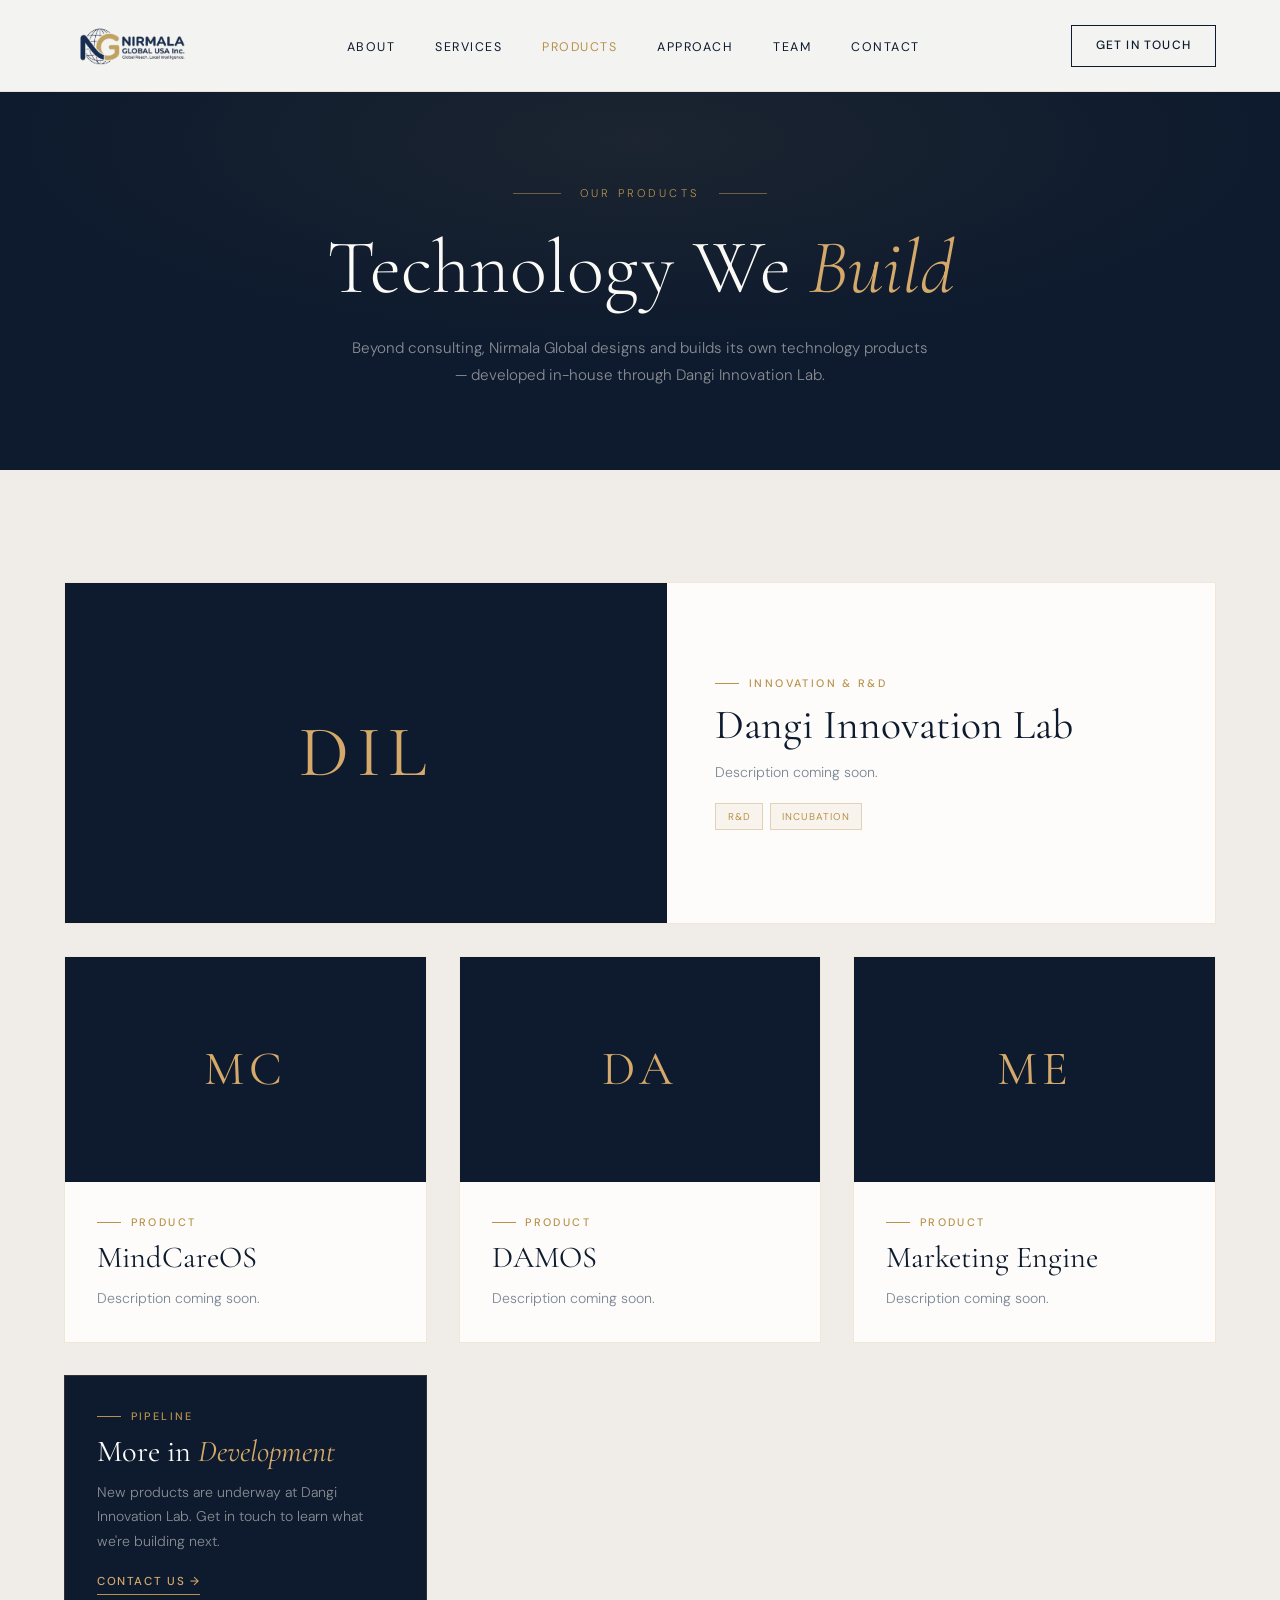
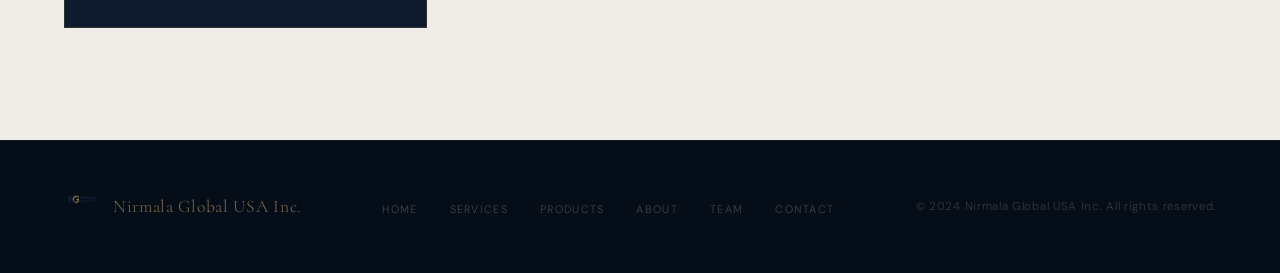
==== products.html @ 161fbc9d "Add Products page and team members section - New products.html listing Dangi Innovation Lab (feature" ====
<!DOCTYPE html>
<html lang="en">
<head>
<meta charset="UTF-8">
<meta name="viewport" content="width=device-width, initial-scale=1.0">
<title>Products — Nirmala Global USA Inc.</title>
<meta name="description" content="Technology products built in-house by Nirmala Global USA Inc. and Dangi Innovation Lab.">
<link rel="preconnect" href="https://fonts.googleapis.com">
<link href="https://fonts.googleapis.com/css2?family=Cormorant+Garamond:ital,wght@0,300;0,400;0,600;1,300&family=DM+Sans:wght@300;400;500&display=swap" rel="stylesheet">
<link rel="stylesheet" href="css/styles.css">
</head>
<body>

<!-- NAV -->
<nav>
  <a href="index.html" class="nav-logo">
    <img src="assets/nirmala-transparent.png" alt="Nirmala Global USA Inc.">
  </a>
  <ul class="nav-links">
    <li><a href="index.html#about">About</a></li>
    <li><a href="index.html#services">Services</a></li>
    <li><a href="products.html" class="active">Products</a></li>
    <li><a href="index.html#approach">Approach</a></li>
    <li><a href="index.html#leadership">Team</a></li>
    <li><a href="index.html#contact">Contact</a></li>
  </ul>
  <a href="index.html#contact" class="nav-cta">Get in Touch</a>
</nav>

<!-- PAGE HEADER -->
<section class="page-header">
  <div class="page-header-eyebrow"><span>Our Products</span></div>
  <h1>Technology We <em>Build</em></h1>
  <p class="page-header-desc">
    Beyond consulting, Nirmala Global designs and builds its own technology
    products — developed in-house through Dangi Innovation Lab.
  </p>
</section>

<!-- PRODUCTS -->
<section class="products" id="products">

  <!-- FEATURED: DANGI INNOVATION LAB -->
  <article class="product-featured">
    <div class="product-media">
      <span class="product-monogram">DIL</span>
      <!-- Add the image at this path and it will show automatically -->
      <img src="assets/products/dangi-innovation-lab.jpg" alt="Dangi Innovation Lab" onerror="this.remove()">
    </div>
    <div class="product-body">
      <div class="product-category">Innovation &amp; R&amp;D</div>
      <h2 class="product-name">Dangi Innovation Lab</h2>
      <!-- TODO: replace with the real description -->
      <p class="product-desc">Description coming soon.</p>
      <div class="service-tags">
        <span class="service-tag">R&amp;D</span>
        <span class="service-tag">Incubation</span>
      </div>
    </div>
  </article>

  <div class="products-grid">

    <!--
      PRODUCT CARD TEMPLATE — copy one <article> block to add a new product.
      - Image: put it in assets/products/ and set the <img> src. If the file
        is missing, the monogram (initials) is shown instead.
      - Status badge (optional): <span class="product-status">Live</span>
        or <span class="product-status product-status-dev">In Development</span>
      - Link (optional): <a href="https://..." class="product-link" target="_blank" rel="noopener">Visit Product →</a>
    -->

    <article class="product-card">
      <div class="product-media">
        <span class="product-monogram">MC</span>
        <img src="assets/products/mindcareos.jpg" alt="MindCareOS" onerror="this.remove()">
      </div>
      <div class="product-body">
        <div class="product-category">Product</div>
        <h3 class="product-name">MindCareOS</h3>
        <!-- TODO: replace with the real description -->
        <p class="product-desc">Description coming soon.</p>
      </div>
    </article>

    <article class="product-card">
      <div class="product-media">
        <span class="product-monogram">DA</span>
        <img src="assets/products/damos.jpg" alt="DAMOS" onerror="this.remove()">
      </div>
      <div class="product-body">
        <div class="product-category">Product</div>
        <h3 class="product-name">DAMOS</h3>
        <!-- TODO: replace with the real description -->
        <p class="product-desc">Description coming soon.</p>
      </div>
    </article>

    <article class="product-card">
      <div class="product-media">
        <span class="product-monogram">ME</span>
        <img src="assets/products/marketing-engine.jpg" alt="Marketing Engine" onerror="this.remove()">
      </div>
      <div class="product-body">
        <div class="product-category">Product</div>
        <h3 class="product-name">Marketing Engine</h3>
        <!-- TODO: replace with the real description -->
        <p class="product-desc">Description coming soon.</p>
      </div>
    </article>

    <article class="product-card product-card-more">
      <div class="product-body">
        <div class="product-category">Pipeline</div>
        <h3 class="product-name">More in <em>Development</em></h3>
        <p class="product-desc">New products are underway at Dangi Innovation Lab. Get in touch to learn what we're building next.</p>
        <a href="index.html#contact" class="product-link">Contact Us →</a>
      </div>
    </article>

  </div>
</section>

<!-- FOOTER -->
<footer>
  <div style="display:flex;align-items:center;gap:0.8rem;">
    <div style="width:36px;height:36px;overflow:hidden;flex-shrink:0;opacity:0.75;">
      <img src="assets/nirmala-transparent.png" alt="Nirmala Global USA Inc." style="width:100%;height:auto;display:block;object-fit:contain;object-position:top;">
    </div>
    <div class="footer-brand">Nirmala Global USA Inc.</div>
  </div>
  <ul class="footer-links">
    <li><a href="index.html#home">Home</a></li>
    <li><a href="index.html#services">Services</a></li>
    <li><a href="products.html">Products</a></li>
    <li><a href="index.html#about">About</a></li>
    <li><a href="index.html#leadership">Team</a></li>
    <li><a href="index.html#contact">Contact</a></li>
  </ul>
  <div class="footer-copy">© 2024 Nirmala Global USA Inc. All rights reserved.</div>
</footer>

</body>
</html>
---- css/styles.css ----
*, *::before, *::after { box-sizing: border-box; margin: 0; padding: 0; }

:root {
  --gold: #B8924A;
  --gold-light: #D4A96A;
  --gold-pale: #F5EDD8;
  --navy: #0E1B2E;
  --navy-mid: #1C2E46;
  --slate: #3A4A5C;
  --mist: #F0EDE8;
  --white: #FDFCFA;
  --text-body: #2C3440;
  --text-muted: #7A8694;
  --border: rgba(184,146,74,0.2);
}

html { scroll-behavior: smooth; }

body {
  font-family: 'DM Sans', sans-serif;
  background: var(--white);
  color: var(--text-body);
  line-height: 1.6;
  font-weight: 300;
}

/* ─── NAV ─── */
nav {
  position: fixed; top: 0; left: 0; right: 0; z-index: 100;
  display: flex; align-items: center; justify-content: space-between;
  padding: 0.6rem 5vw;
  background: rgba(253,252,250,0.96);
  backdrop-filter: blur(12px);
  border-bottom: 1px solid rgba(184,146,74,0.18);
}

.nav-logo {
  display: flex; align-items: center; gap: 0;
  text-decoration: none;
}
.nav-logo img {
  height: 72px; width: auto; display: block;
}

.nav-links {
  display: flex; gap: 2.5rem; list-style: none;
}
.nav-links a {
  font-size: 0.78rem; letter-spacing: 0.12em; text-transform: uppercase;
  color: var(--navy); text-decoration: none;
  font-weight: 400;
  transition: color 0.2s;
}
.nav-links a:hover { color: var(--gold); }

.nav-cta {
  font-size: 0.75rem; letter-spacing: 0.1em; text-transform: uppercase;
  padding: 0.65rem 1.5rem;
  border: 1px solid var(--navy);
  color: var(--navy);
  background: transparent;
  cursor: pointer; text-decoration: none;
  font-weight: 500;
  transition: background 0.2s, color 0.2s, border-color 0.2s;
}
.nav-cta:hover { background: var(--navy); color: var(--gold-light); border-color: var(--navy); }

/* ─── HERO ─── */
.hero {
  min-height: 100vh;
  background: var(--navy);
  display: flex; flex-direction: column; align-items: center; justify-content: center;
  text-align: center;
  padding: 8rem 5vw 5rem;
  position: relative; overflow: hidden;
}

.hero::before {
  content: '';
  position: absolute; inset: 0;
  background: radial-gradient(ellipse 80% 60% at 50% 40%, rgba(184,146,74,0.08) 0%, transparent 70%);
  pointer-events: none;
}

.hero-eyebrow {
  font-size: 0.7rem; letter-spacing: 0.28em; text-transform: uppercase;
  color: var(--gold);
  margin-bottom: 1.8rem;
  display: flex; align-items: center; gap: 1rem;
}
.hero-eyebrow::before, .hero-eyebrow::after {
  content: ''; display: block; width: 2.5rem; height: 1px; background: var(--gold); opacity: 0.5;
}

.hero h1 {
  font-family: 'Cormorant Garamond', serif;
  font-size: clamp(3rem, 7vw, 6.5rem);
  font-weight: 300; line-height: 1.05;
  color: var(--white);
  letter-spacing: -0.01em;
  margin-bottom: 0.4rem;
}

.hero h1 em {
  font-style: italic; color: var(--gold-light);
}

.hero-tagline {
  font-family: 'Cormorant Garamond', serif;
  font-size: clamp(1.1rem, 2.5vw, 1.6rem);
  font-weight: 300; font-style: italic;
  color: rgba(240,237,232,0.5);
  margin-bottom: 2.8rem;
  letter-spacing: 0.02em;
}

.hero-desc {
  max-width: 560px;
  font-size: 0.95rem; line-height: 1.8;
  color: rgba(240,237,232,0.55);
  margin-bottom: 3.5rem;
}

.hero-btns {
  display: flex; gap: 1rem; flex-wrap: wrap; justify-content: center;
}

.btn-primary {
  padding: 0.9rem 2.5rem;
  background: var(--gold);
  color: var(--navy);
  font-size: 0.78rem; letter-spacing: 0.12em; text-transform: uppercase;
  font-weight: 500;
  text-decoration: none; border: none; cursor: pointer;
  transition: background 0.2s;
}
.btn-primary:hover { background: var(--gold-light); }

.btn-ghost {
  padding: 0.9rem 2.5rem;
  border: 1px solid rgba(240,237,232,0.25);
  color: rgba(240,237,232,0.7);
  font-size: 0.78rem; letter-spacing: 0.12em; text-transform: uppercase;
  text-decoration: none; cursor: pointer;
  transition: border-color 0.2s, color 0.2s;
  background: transparent;
}
.btn-ghost:hover { border-color: var(--gold); color: var(--gold-light); }

.hero-stats {
  position: absolute; bottom: 0; left: 0; right: 0;
  display: flex; justify-content: center;
  border-top: 1px solid rgba(184,146,74,0.12);
  background: rgba(10,20,35,0.5);
}
.hero-stat {
  flex: 1; max-width: 200px;
  padding: 1.5rem 1rem; text-align: center;
  border-right: 1px solid rgba(184,146,74,0.1);
}
.hero-stat:last-child { border-right: none; }
.hero-stat-num {
  font-family: 'Cormorant Garamond', serif;
  font-size: 2.2rem; font-weight: 600;
  color: var(--gold-light);
  line-height: 1;
}
.hero-stat-label {
  font-size: 0.65rem; letter-spacing: 0.15em; text-transform: uppercase;
  color: rgba(240,237,232,0.35);
  margin-top: 0.4rem;
}

/* ─── SECTION BASE ─── */
section { padding: 7rem 5vw; }

.section-label {
  font-size: 0.68rem; letter-spacing: 0.24em; text-transform: uppercase;
  color: var(--gold); margin-bottom: 1rem;
}

.section-title {
  font-family: 'Cormorant Garamond', serif;
  font-size: clamp(2rem, 4vw, 3.2rem);
  font-weight: 300; line-height: 1.15;
  color: var(--navy);
  margin-bottom: 1.5rem;
}

.section-title em { font-style: italic; color: var(--gold); }

.section-body {
  font-size: 0.95rem; color: var(--text-muted);
  line-height: 1.85; max-width: 560px;
}

/* ─── ABOUT ─── */
.about {
  background: var(--mist);
  display: grid; grid-template-columns: 1fr 1fr; gap: 5rem; align-items: center;
}

.about-visual {
  position: relative; height: 420px;
}

.about-card {
  position: absolute;
  background: var(--navy);
  padding: 2.5rem;
}
.about-card-main {
  inset: 0 3rem 3rem 0;
  display: flex; flex-direction: column; justify-content: flex-end;
}
.about-card-accent {
  right: 0; bottom: 0; width: 55%; height: 45%;
  background: var(--gold);
  display: flex; align-items: center; justify-content: center;
}
.about-card-title {
  font-family: 'Cormorant Garamond', serif;
  font-size: 2rem; font-weight: 300;
  color: var(--white); line-height: 1.2;
}
.about-card-sub {
  font-size: 0.7rem; letter-spacing: 0.14em; text-transform: uppercase;
  color: rgba(212,169,106,0.6); margin-top: 0.5rem;
}
.about-card-accent-text {
  font-family: 'Cormorant Garamond', serif;
  font-size: 1.1rem; font-style: italic;
  color: var(--navy); text-align: center; padding: 1rem;
  line-height: 1.4;
}

.about-content { }
.about-features {
  margin-top: 2.5rem;
  display: flex; flex-direction: column; gap: 1.2rem;
}
.about-feature {
  display: flex; gap: 1rem; align-items: flex-start;
}
.about-feature-icon {
  width: 36px; height: 36px; flex-shrink: 0;
  border: 1px solid var(--gold);
  display: flex; align-items: center; justify-content: center;
  font-family: 'Cormorant Garamond', serif;
  font-size: 1rem; color: var(--gold);
}
.about-feature-text {
  font-size: 0.88rem; color: var(--text-muted); line-height: 1.7;
}
.about-feature-text strong {
  font-weight: 500; color: var(--navy); display: block; margin-bottom: 0.15rem;
}

/* ─── SERVICES ─── */
.services { background: var(--navy); padding: 7rem 5vw; position: relative; overflow: hidden; }
.services::before {
  content: ''; position: absolute; inset: 0;
  background: radial-gradient(ellipse 60% 50% at 20% 0%, rgba(184,146,74,0.06) 0%, transparent 70%);
  pointer-events: none;
}
.services-header {
  display: flex; justify-content: space-between; align-items: flex-end;
  margin-bottom: 4rem; flex-wrap: wrap; gap: 2rem;
  position: relative; z-index: 2;
}
.services-header .section-title { color: var(--white); }
.services-header .section-body { color: rgba(240,237,232,0.55); }

.services-grid {
  display: grid;
  grid-template-columns: repeat(12, 1fr);
  gap: 14px;
  position: relative; z-index: 2;
}

/* Asymmetric magazine grid */
.service-card:nth-child(1) { grid-column: span 7; grid-row: span 2; min-height: 520px; }
.service-card:nth-child(2) { grid-column: span 5; }
.service-card:nth-child(3) { grid-column: span 5; }
.service-card:nth-child(4) { grid-column: span 4; }
.service-card:nth-child(5) { grid-column: span 4; }
.service-card:nth-child(6) { grid-column: span 4; }
.service-card:nth-child(7) { grid-column: span 12; min-height: 280px; }

.service-card {
  position: relative; overflow: hidden;
  min-height: 260px;
  cursor: default;
  display: flex; flex-direction: column; justify-content: flex-end;
  border: 1px solid rgba(184,146,74,0.12);
  transition: border-color 0.4s, transform 0.4s;
}
.service-card:hover {
  border-color: rgba(184,146,74,0.5);
  transform: translateY(-3px);
}

.service-card-bg {
  position: absolute; inset: 0;
  background-size: cover; background-position: center;
  transition: transform 0.8s ease, filter 0.4s;
  filter: brightness(0.55) saturate(0.9) contrast(1.05);
}
.service-card:hover .service-card-bg {
  transform: scale(1.08);
  filter: brightness(0.65) saturate(1.1) contrast(1.1);
}

.service-card-overlay {
  position: absolute; inset: 0;
  background: linear-gradient(175deg, rgba(10,18,30,0.2) 0%, rgba(10,18,30,0.55) 55%, rgba(10,18,30,0.95) 100%);
  transition: opacity 0.4s;
}

.service-card-accent-bar {
  position: absolute; bottom: 0; left: 0; right: 0;
  height: 3px;
  background: var(--gold);
  transform: scaleX(0); transform-origin: left;
  transition: transform 0.5s ease;
}
.service-card:hover .service-card-accent-bar { transform: scaleX(1); }

.service-card-body {
  position: relative; z-index: 2;
  padding: 1.75rem 1.75rem 1.75rem;
  display: flex; flex-direction: column; gap: 0.6rem;
}

/* Featured large card gets more padding and larger type */
.service-card:nth-child(1) .service-card-body {
  padding: 2.5rem;
  gap: 0.9rem;
}
.service-card:nth-child(1) .service-name {
  font-size: 2.6rem;
}
.service-card:nth-child(7) .service-card-body {
  padding: 2rem 2.5rem;
}
.service-card:nth-child(7) .service-name {
  font-size: 2.2rem;
}

.service-num {
  display: inline-flex; align-items: center; gap: 0.6rem;
  font-family: 'DM Sans', sans-serif;
  font-size: 0.68rem; font-weight: 500;
  letter-spacing: 0.22em; text-transform: uppercase;
  color: var(--gold);
}
.service-num::before {
  content: ''; display: inline-block;
  width: 24px; height: 1px; background: var(--gold);
}

.service-name {
  font-family: 'Cormorant Garamond', serif;
  font-size: 1.9rem; font-weight: 400; line-height: 1.1;
  color: var(--white);
  letter-spacing: -0.005em;
}

.service-desc {
  font-size: 0.85rem; color: rgba(240,237,232,0.72);
  line-height: 1.7; max-width: 480px;
  margin-top: 0.3rem;
}

.service-tags {
  display: flex; flex-wrap: wrap; gap: 0.4rem;
  margin-top: 0.6rem;
}
.service-tag {
  font-size: 0.62rem; letter-spacing: 0.12em; text-transform: uppercase;
  padding: 0.28rem 0.7rem;
  background: rgba(184,146,74,0.12);
  border: 1px solid rgba(184,146,74,0.35);
  color: var(--gold-light);
  font-weight: 400;
  transition: background 0.3s, border-color 0.3s;
}
.service-card:hover .service-tag {
  background: rgba(184,146,74,0.22);
  border-color: rgba(184,146,74,0.6);
}

/* corner label */
.service-card-corner {
  position: absolute; top: 1.25rem; right: 1.25rem; z-index: 2;
  width: 40px; height: 40px;
  background: rgba(10,18,30,0.7);
  backdrop-filter: blur(4px);
  border: 1px solid rgba(184,146,74,0.4);
  display: flex; align-items: center; justify-content: center;
  font-size: 1rem; color: var(--gold-light);
  transition: border-color 0.3s, color 0.3s, background 0.3s, transform 0.3s;
}
.service-card:hover .service-card-corner {
  border-color: var(--gold);
  background: rgba(184,146,74,0.25);
  transform: rotate(-8deg) scale(1.08);
}

/* "Featured" ribbon for large card */
.service-card-ribbon {
  position: absolute; top: 1.5rem; left: 1.5rem; z-index: 2;
  padding: 0.35rem 0.9rem;
  background: var(--gold);
  color: var(--navy);
  font-size: 0.62rem; font-weight: 500;
  letter-spacing: 0.18em; text-transform: uppercase;
}

/* ─── DIVIDER ─── */
.quote-band {
  background: var(--navy);
  padding: 5rem 5vw;
  text-align: center;
  position: relative; overflow: hidden;
}
.quote-band::before {
  content: '\201C';
  font-family: 'Cormorant Garamond', serif;
  font-size: 18rem; font-weight: 600;
  color: rgba(184,146,74,0.05);
  position: absolute; top: -3rem; left: 2rem; line-height: 1;
  pointer-events: none;
}
.quote-text {
  font-family: 'Cormorant Garamond', serif;
  font-size: clamp(1.5rem, 3vw, 2.5rem);
  font-weight: 300; font-style: italic;
  color: rgba(240,237,232,0.85);
  max-width: 800px; margin: 0 auto 1.5rem;
  line-height: 1.4;
}
.quote-attr {
  font-size: 0.72rem; letter-spacing: 0.18em; text-transform: uppercase;
  color: var(--gold);
}

/* ─── APPROACH ─── */
.approach {
  background: var(--mist);
  display: grid; grid-template-columns: 1fr 1.5fr; gap: 6rem; align-items: start;
}
.approach-steps {
  margin-top: 3rem;
  display: flex; flex-direction: column; gap: 0;
}
.approach-step {
  display: flex; gap: 1.5rem;
  padding: 1.8rem 0;
  border-bottom: 1px solid var(--border);
}
.approach-step:first-child { padding-top: 0; }
.step-num {
  font-family: 'Cormorant Garamond', serif;
  font-size: 2.5rem; font-weight: 300;
  color: rgba(184,146,74,0.3); line-height: 1; flex-shrink: 0; width: 2.5rem;
}
.step-content h4 {
  font-family: 'Cormorant Garamond', serif;
  font-size: 1.3rem; font-weight: 400;
  color: var(--navy); margin-bottom: 0.5rem;
}
.step-content p {
  font-size: 0.85rem; color: var(--text-muted); line-height: 1.75;
}

.approach-right { padding-top: 2rem; }
.approach-highlight {
  background: var(--navy);
  padding: 3rem;
  margin-bottom: 2rem;
}
.approach-highlight p {
  font-family: 'Cormorant Garamond', serif;
  font-size: 1.4rem; font-weight: 300; font-style: italic;
  color: rgba(240,237,232,0.8); line-height: 1.6;
}
.approach-highlight span {
  display: block; margin-top: 1rem;
  font-size: 0.68rem; letter-spacing: 0.18em; text-transform: uppercase;
  color: var(--gold); font-style: normal; font-family: 'DM Sans', sans-serif;
}

.approach-pillars {
  display: grid; grid-template-columns: 1fr 1fr; gap: 1px;
  background: var(--border);
}
.approach-pillar {
  background: var(--white);
  padding: 1.5rem;
}
.pillar-label {
  font-size: 0.65rem; letter-spacing: 0.14em; text-transform: uppercase;
  color: var(--gold); margin-bottom: 0.5rem;
}
.pillar-value {
  font-family: 'Cormorant Garamond', serif;
  font-size: 1.2rem; font-weight: 400;
  color: var(--navy);
}

/* ─── CONTACT ─── */
.contact {
  background: var(--navy);
  display: grid; grid-template-columns: 1fr 1fr; gap: 6rem; align-items: center;
}
.contact .section-title { color: var(--white); }
.contact .section-body { color: rgba(240,237,232,0.5); }

.contact-form {
  display: flex; flex-direction: column; gap: 1.2rem;
}
.form-row { display: grid; grid-template-columns: 1fr 1fr; gap: 1rem; }
.form-group {
  display: flex; flex-direction: column; gap: 0.5rem;
}
.form-group label {
  font-size: 0.68rem; letter-spacing: 0.14em; text-transform: uppercase;
  color: rgba(240,237,232,0.4);
}
.form-group input,
.form-group select,
.form-group textarea {
  background: rgba(240,237,232,0.06);
  border: 1px solid rgba(184,146,74,0.2);
  color: rgba(240,237,232,0.85);
  padding: 0.85rem 1rem;
  font-family: 'DM Sans', sans-serif;
  font-size: 0.88rem; font-weight: 300;
  outline: none;
  transition: border-color 0.2s;
  width: 100%;
  appearance: none;
}
.form-group input:focus,
.form-group select:focus,
.form-group textarea:focus {
  border-color: var(--gold);
}
.form-group input::placeholder,
.form-group textarea::placeholder { color: rgba(240,237,232,0.2); }
.form-group textarea { resize: vertical; min-height: 110px; }
.form-group select option { background: var(--navy); color: var(--white); }

/* ─── FOOTER ─── */
footer {
  background: #050D18;
  padding: 3rem 5vw;
  display: flex; justify-content: space-between; align-items: center;
  flex-wrap: wrap; gap: 1.5rem;
  border-top: 1px solid rgba(184,146,74,0.1);
}
.footer-brand {
  font-family: 'Cormorant Garamond', serif;
  font-size: 1.1rem; color: rgba(212,169,106,0.6);
  letter-spacing: 0.04em;
}
.footer-copy {
  font-size: 0.72rem; color: rgba(240,237,232,0.2);
  letter-spacing: 0.06em;
}
.footer-links {
  display: flex; flex-wrap: wrap; gap: 1rem 2rem; list-style: none;
}
.footer-links a {
  font-size: 0.68rem; letter-spacing: 0.12em; text-transform: uppercase;
  color: rgba(240,237,232,0.25); text-decoration: none;
  transition: color 0.2s;
}
.footer-links a:hover { color: var(--gold-light); }

/* ─── HERO IMAGE ─── */
.hero-bg-img {
  position: absolute; inset: 0;
  background: url('https://images.unsplash.com/photo-1497366216548-37526070297c?w=1800&auto=format&fit=crop&q=60') center/cover no-repeat;
  opacity: 0.07;
  pointer-events: none;
}

/* ─── IMAGE MOSAIC (about section) ─── */
.about-img-mosaic {
  position: relative; height: 460px;
}
.mosaic-img {
  position: absolute;
  object-fit: cover;
  display: block;
}
.mosaic-img-1 { top: 0; left: 0; width: 62%; height: 65%; }
.mosaic-img-2 { top: 0; right: 0; width: 34%; height: 42%; }
.mosaic-img-3 { bottom: 0; left: 0; width: 34%; height: 32%; }
.mosaic-img-4 { bottom: 0; right: 0; width: 62%; height: 52%; }
.mosaic-label {
  position: absolute; bottom: 1rem; left: 1rem;
  background: var(--navy);
  padding: 0.8rem 1.2rem;
  font-family: 'Cormorant Garamond', serif;
  font-size: 1rem; font-style: italic; color: var(--gold-light);
  pointer-events: none;
}

/* ─── GALLERY STRIP ─── */
.gallery-strip {
  background: var(--navy);
  padding: 0;
  overflow: hidden;
}
.gallery-strip-inner {
  display: grid;
  grid-template-columns: repeat(5, 1fr);
  gap: 0;
}
.gallery-strip-item {
  position: relative; overflow: hidden; height: 260px;
}
.gallery-strip-item img {
  width: 100%; height: 100%; object-fit: cover;
  transition: transform 0.5s, opacity 0.3s;
  opacity: 0.7;
  display: block;
}
.gallery-strip-item:hover img { transform: scale(1.06); opacity: 1; }
.gallery-strip-item-label {
  position: absolute; bottom: 0; left: 0; right: 0;
  padding: 2rem 1rem 1rem;
  background: linear-gradient(transparent, rgba(10,18,30,0.85));
  font-size: 0.68rem; letter-spacing: 0.14em; text-transform: uppercase;
  color: rgba(212,169,106,0.85);
  transform: translateY(100%);
  transition: transform 0.3s;
}
.gallery-strip-item:hover .gallery-strip-item-label { transform: translateY(0); }

/* ─── LEADERSHIP ─── */
.leadership {
  background: var(--white);
  position: relative;
  overflow: hidden;
}
.leadership::before {
  content: '';
  position: absolute; top: 0; left: 5vw; right: 5vw;
  height: 1px;
  background: linear-gradient(90deg, transparent, rgba(184,146,74,0.3), transparent);
}
.leadership::after {
  content: '\201C';
  font-family: 'Cormorant Garamond', serif;
  font-size: 22rem; font-weight: 600;
  color: rgba(184,146,74,0.05);
  position: absolute; top: -1rem; right: 3vw;
  line-height: 1; pointer-events: none;
}

.leadership-header {
  text-align: center;
  margin-bottom: 5rem;
  position: relative; z-index: 1;
}
.leadership-eyebrow {
  display: inline-flex; align-items: center; gap: 1.2rem;
  font-size: 0.7rem; letter-spacing: 0.28em; text-transform: uppercase;
  color: var(--gold);
  margin-bottom: 1.5rem;
}
.leadership-eyebrow::before,
.leadership-eyebrow::after {
  content: '';
  display: block; width: 3rem; height: 1px;
  background: var(--gold);
  opacity: 0.55;
}
.leadership-title {
  font-size: clamp(2.4rem, 5vw, 4rem);
  margin-bottom: 1.8rem;
}
.leadership-ornament {
  display: flex; align-items: center; justify-content: center; gap: 0.9rem;
  margin: 0 auto;
}
.leadership-ornament-line {
  display: block; width: 60px; height: 1px;
  background: var(--gold); opacity: 0.6;
}
.leadership-ornament-diamond {
  display: block; width: 8px; height: 8px;
  background: var(--gold);
  transform: rotate(45deg);
}

.team-grid {
  display: grid;
  grid-template-columns: repeat(2, 1fr);
  gap: 3rem;
  max-width: 1100px;
  margin: 0 auto;
  position: relative; z-index: 1;
}

.team-card {
  position: relative;
  display: flex; flex-direction: column;
  align-items: center; text-align: center;
  gap: 1.8rem;
  padding: 3.5rem 2rem 3rem;
  background: var(--mist);
  transition: transform 0.4s, box-shadow 0.4s;
}
.team-card::before,
.team-card::after {
  content: '';
  position: absolute;
  width: 18px; height: 18px;
  border: 1px solid var(--gold);
  opacity: 0.7;
  transition: opacity 0.4s, width 0.4s, height 0.4s;
}
.team-card::before {
  top: 0; left: 0;
  border-right: none; border-bottom: none;
}
.team-card::after {
  bottom: 0; right: 0;
  border-left: none; border-top: none;
}
.team-card:hover {
  transform: translateY(-6px);
  box-shadow: 0 30px 60px -32px rgba(14,27,46,0.28);
}
.team-card:hover::before,
.team-card:hover::after {
  opacity: 1;
  width: 26px; height: 26px;
}

.team-card-avatar {
  position: relative;
  width: 240px; height: 240px;
  border-radius: 50%;
  border: 1px solid rgba(184,146,74,0.5);
  display: flex; align-items: center; justify-content: center;
  background: rgba(184,146,74,0.06);
  overflow: hidden;
  transition: border-color 0.4s;
}
.team-card-avatar img {
  position: absolute; inset: 0;
  width: 100%; height: 100%;
  object-fit: cover;
  display: block;
}
.team-card-avatar::after {
  content: '';
  position: absolute; inset: -8px;
  border-radius: 50%;
  border: 1px solid rgba(184,146,74,0.2);
  transition: inset 0.4s, border-color 0.4s;
  pointer-events: none;
}
.team-card:hover .team-card-avatar { border-color: var(--gold); }
.team-card:hover .team-card-avatar::after {
  inset: -12px;
  border-color: rgba(184,146,74,0.45);
}
.team-monogram {
  font-family: 'Cormorant Garamond', serif;
  font-size: 3.4rem; font-weight: 400;
  letter-spacing: 0.08em;
  color: var(--gold);
}

.team-card-body {
  display: flex; flex-direction: column;
  align-items: center;
  gap: 0.55rem;
  max-width: 380px;
}
.team-name {
  font-family: 'Cormorant Garamond', serif;
  font-size: 2.2rem; font-weight: 400; line-height: 1.15;
  color: var(--navy);
  letter-spacing: -0.005em;
}
.team-role {
  font-size: 0.95rem;
  color: var(--text-muted);
  letter-spacing: 0.02em;
}
.team-divider {
  width: 36px; height: 1px;
  background: var(--gold);
  margin: 0.7rem 0 0.5rem;
  opacity: 0.7;
}
.team-org {
  font-size: 0.66rem; letter-spacing: 0.18em; text-transform: uppercase;
  color: var(--gold);
  font-weight: 500;
}

/* ─── TEAM MEMBERS ─── */
.team-subheader {
  text-align: center;
  margin: 5rem 0 3rem;
  position: relative; z-index: 1;
}
.team-subheader .leadership-eyebrow { margin-bottom: 0; }
.team-grid-members {
  grid-template-columns: repeat(auto-fit, minmax(260px, 320px));
  justify-content: center;
  gap: 2rem;
}
.team-card-member { padding: 2.5rem 1.5rem 2.2rem; gap: 1.4rem; }
.team-card-member .team-card-avatar { width: 150px; height: 150px; }
.team-card-member .team-monogram { font-size: 2.4rem; }
.team-card-member .team-name { font-size: 1.7rem; }
.team-card-member .team-role { font-size: 0.85rem; }

/* ─── SERVICES → PRODUCTS CTA ─── */
.services-products-cta {
  position: relative; z-index: 2;
  margin-top: 3rem;
  display: flex; align-items: center; justify-content: space-between;
  flex-wrap: wrap; gap: 1.5rem;
  padding: 2rem 2.5rem;
  border: 1px solid rgba(184,146,74,0.25);
}
.services-products-cta p {
  font-family: 'Cormorant Garamond', serif;
  font-size: 1.5rem; font-weight: 300;
  color: rgba(240,237,232,0.85);
}
.services-products-cta em { font-style: italic; color: var(--gold-light); }

/* ─── PRODUCTS PAGE ─── */
.nav-links a.active { color: var(--gold); }

.page-header {
  background: var(--navy);
  padding: 11rem 5vw 5rem;
  text-align: center;
  position: relative; overflow: hidden;
}
.page-header::before {
  content: '';
  position: absolute; inset: 0;
  background: radial-gradient(ellipse 70% 60% at 50% 30%, rgba(184,146,74,0.08) 0%, transparent 70%);
  pointer-events: none;
}
.page-header-eyebrow {
  display: inline-flex; align-items: center; gap: 1.2rem;
  font-size: 0.7rem; letter-spacing: 0.28em; text-transform: uppercase;
  color: var(--gold);
  margin-bottom: 1.5rem;
}
.page-header-eyebrow::before,
.page-header-eyebrow::after {
  content: ''; display: block; width: 3rem; height: 1px;
  background: var(--gold); opacity: 0.55;
}
.page-header h1 {
  font-family: 'Cormorant Garamond', serif;
  font-size: clamp(2.6rem, 6vw, 5rem);
  font-weight: 300; line-height: 1.1;
  color: var(--white);
  margin-bottom: 1.5rem;
}
.page-header h1 em { font-style: italic; color: var(--gold-light); }
.page-header-desc {
  max-width: 580px; margin: 0 auto;
  font-size: 0.95rem; line-height: 1.8;
  color: rgba(240,237,232,0.55);
}

.products { background: var(--mist); }

.product-media {
  position: relative; overflow: hidden;
  background: var(--navy);
  display: flex; align-items: center; justify-content: center;
}
.product-media img {
  position: absolute; inset: 0;
  width: 100%; height: 100%;
  object-fit: cover; display: block;
  transition: transform 0.6s ease;
}
.product-monogram {
  font-family: 'Cormorant Garamond', serif;
  font-size: 3rem; font-weight: 400; letter-spacing: 0.1em;
  color: var(--gold-light);
}

.product-body {
  display: flex; flex-direction: column; gap: 0.6rem;
  padding: 2rem;
}
.product-category {
  display: inline-flex; align-items: center; gap: 0.6rem;
  font-size: 0.68rem; font-weight: 500;
  letter-spacing: 0.22em; text-transform: uppercase;
  color: var(--gold);
}
.product-category::before {
  content: ''; display: inline-block;
  width: 24px; height: 1px; background: var(--gold);
}
.product-name {
  font-family: 'Cormorant Garamond', serif;
  font-size: 1.9rem; font-weight: 400; line-height: 1.15;
  color: var(--navy);
}
.product-name em { font-style: italic; color: var(--gold); }
.product-desc {
  font-size: 0.88rem; color: var(--text-muted); line-height: 1.75;
}
.product-link {
  align-self: flex-start;
  margin-top: 0.6rem;
  font-size: 0.72rem; letter-spacing: 0.14em; text-transform: uppercase;
  font-weight: 500;
  color: var(--navy); text-decoration: none;
  border-bottom: 1px solid var(--gold);
  padding-bottom: 0.2rem;
  transition: color 0.2s;
}
.product-link:hover { color: var(--gold); }
.product-status {
  align-self: flex-start;
  padding: 0.28rem 0.7rem;
  font-size: 0.62rem; letter-spacing: 0.14em; text-transform: uppercase;
  font-weight: 500;
  background: var(--gold); color: var(--navy);
}
.product-status-dev {
  background: transparent; color: var(--gold);
  border: 1px solid var(--gold);
}

/* Featured product */
.product-featured {
  display: grid; grid-template-columns: 1.1fr 1fr;
  background: var(--white);
  border: 1px solid var(--border);
  margin-bottom: 2rem;
}
.product-featured .product-media { min-height: 340px; }
.product-featured .product-monogram { font-size: 4.5rem; }
.product-featured .product-body { justify-content: center; padding: 3rem; }
.product-featured .product-name { font-size: 2.6rem; }
.product-featured .service-tag {
  color: var(--gold); background: rgba(184,146,74,0.08);
}

/* Product grid */
.products-grid {
  display: grid;
  grid-template-columns: repeat(auto-fill, minmax(280px, 1fr));
  gap: 2rem;
}
.product-card {
  display: flex; flex-direction: column;
  background: var(--white);
  border: 1px solid var(--border);
  transition: transform 0.4s, box-shadow 0.4s, border-color 0.4s;
}
.product-card:hover {
  transform: translateY(-4px);
  border-color: rgba(184,146,74,0.5);
  box-shadow: 0 30px 60px -32px rgba(14,27,46,0.28);
}
.product-card:hover .product-media img { transform: scale(1.05); }
.product-card .product-media { aspect-ratio: 16 / 10; }
.product-card-more {
  background: var(--navy);
  justify-content: center;
}
.product-card-more .product-name { color: var(--white); }
.product-card-more .product-name em { color: var(--gold-light); }
.product-card-more .product-desc { color: rgba(240,237,232,0.55); }
.product-card-more .product-link { color: var(--gold-light); }

/* ─── RESPONSIVE ─── */
@media (max-width: 900px) {
  .about { grid-template-columns: 1fr; }
  .about-img-mosaic { height: 300px; }
  .services-grid { grid-template-columns: repeat(2, 1fr); }
  .service-card:nth-child(1),
  .service-card:nth-child(2),
  .service-card:nth-child(3),
  .service-card:nth-child(4),
  .service-card:nth-child(5),
  .service-card:nth-child(6),
  .service-card:nth-child(7) { grid-column: span 2; grid-row: auto; min-height: 280px; }
  .service-card:nth-child(2),
  .service-card:nth-child(3),
  .service-card:nth-child(4),
  .service-card:nth-child(5),
  .service-card:nth-child(6) { grid-column: span 1; }
  .service-card:nth-child(1) .service-name { font-size: 2rem; }
  .approach { grid-template-columns: 1fr; }
  .contact { grid-template-columns: 1fr; }
  .nav-links { display: none; }
  .form-row { grid-template-columns: 1fr; }
  .hero-stats { display: none; }
  .food-inner { grid-template-columns: 1fr; }
  .gallery-strip-inner { grid-template-columns: repeat(3, 1fr); }
  .team-grid { grid-template-columns: 1fr; }
  .team-grid-members { grid-template-columns: repeat(auto-fit, minmax(260px, 320px)); }
  .product-featured { grid-template-columns: 1fr; }
  .product-featured .product-media { min-height: 240px; }
  .page-header { padding-top: 9rem; }
}
@media (max-width: 600px) {
  .services-grid { grid-template-columns: 1fr; }
  .service-card:nth-child(n) { grid-column: span 1; }
  .approach-pillars { grid-template-columns: 1fr; }
  .gallery-strip-inner { grid-template-columns: repeat(2, 1fr); }
  .team-card-avatar { width: 200px; height: 200px; }
  .team-name { font-size: 1.9rem; }
  .product-featured .product-body { padding: 2rem; }
  .product-featured .product-name { font-size: 2.1rem; }
  .services-products-cta { padding: 1.5rem; }
}
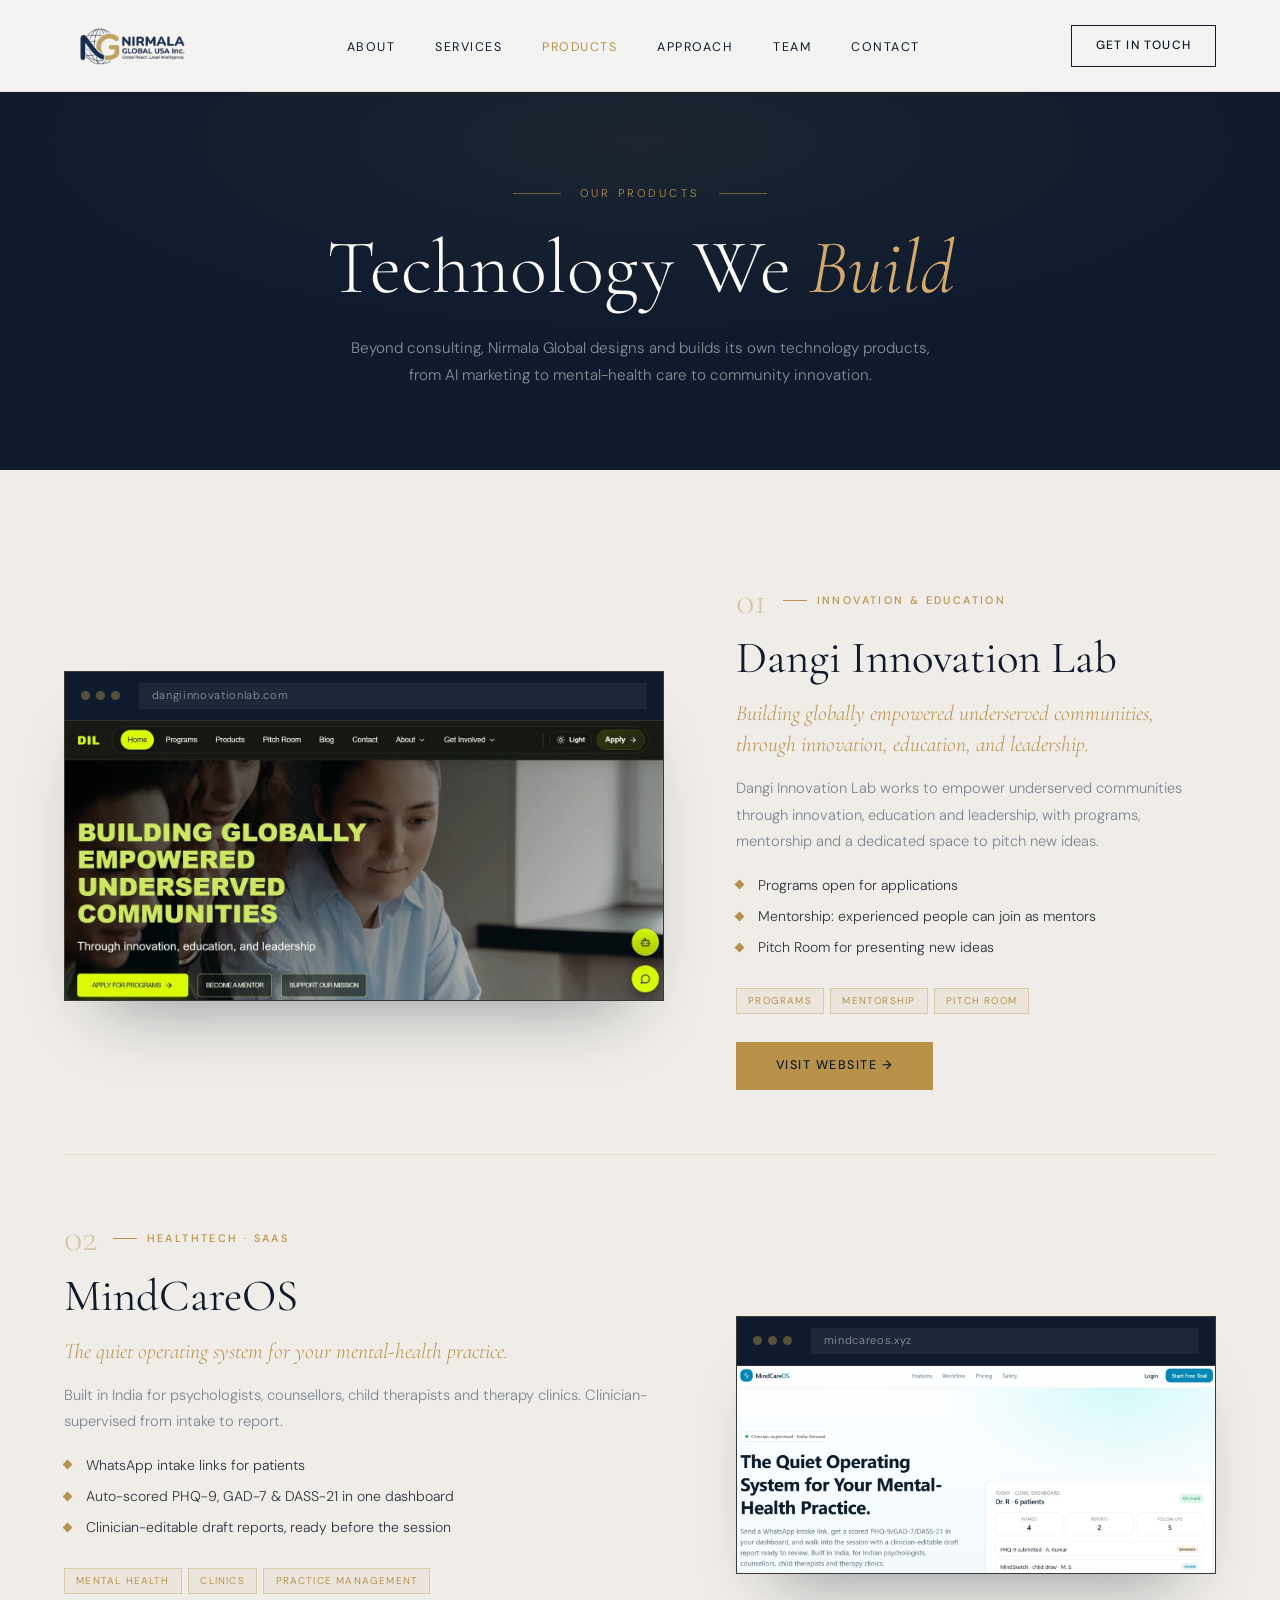
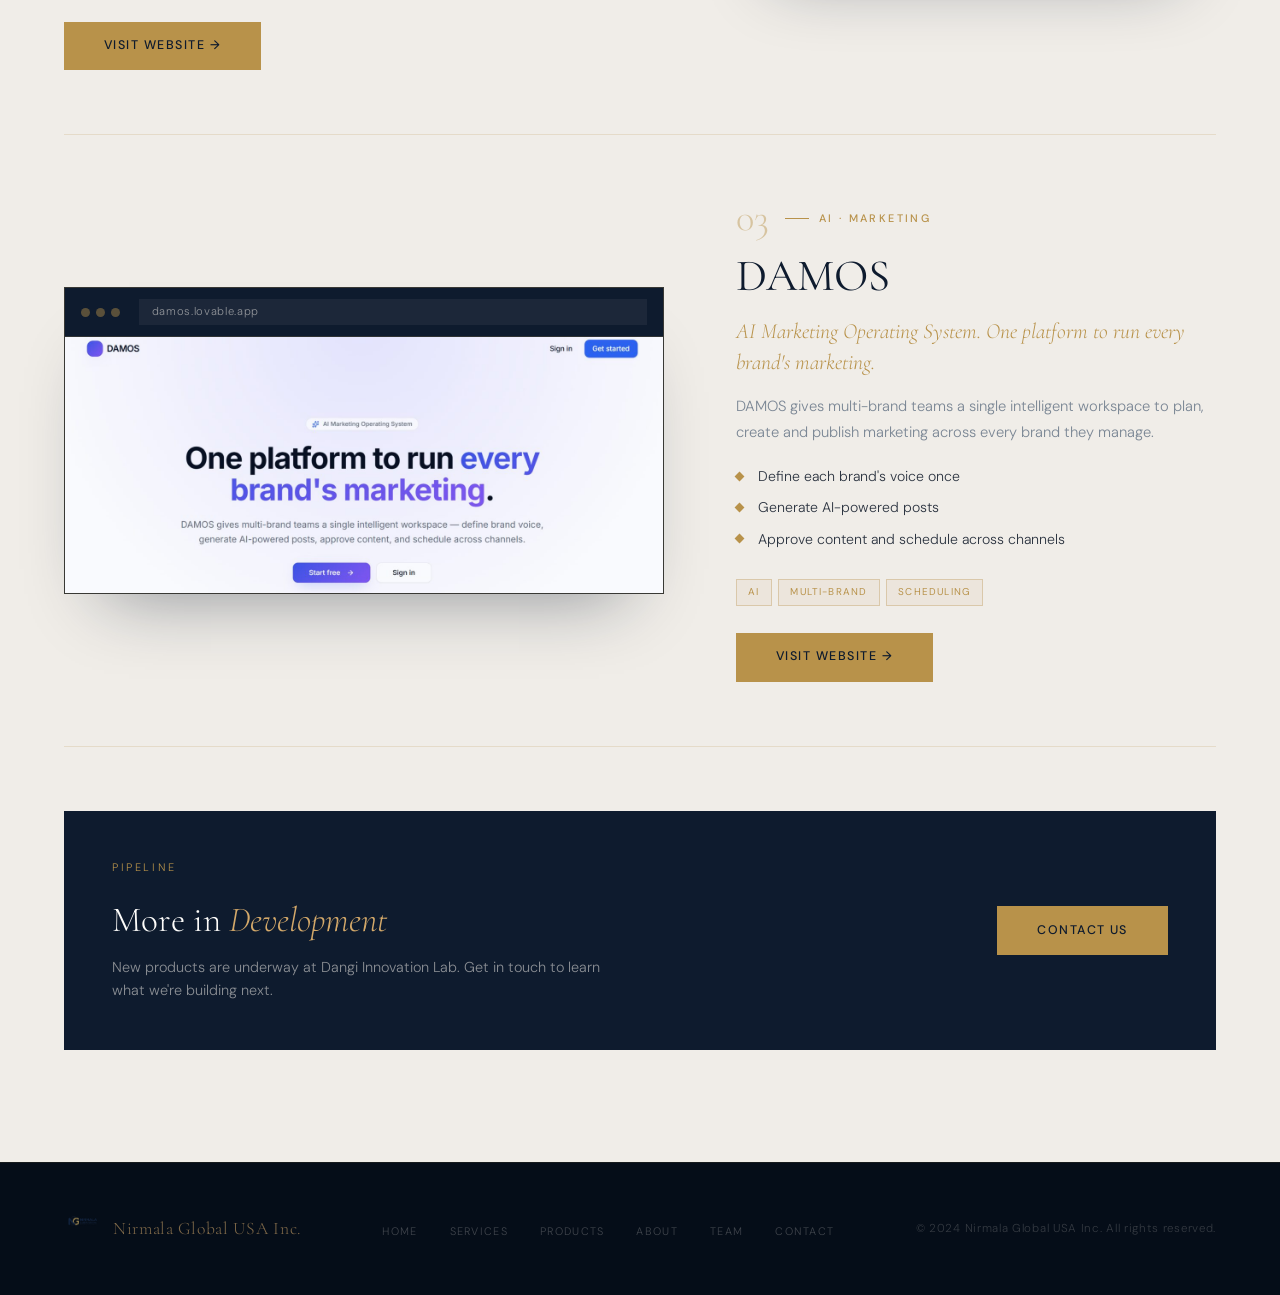
==== commit f5c4fd14: "Fill Products page with real product content and add team photo - Products page redesigned as altern" ====
--- a/products.html
+++ b/products.html
@@ -33,92 +33,120 @@
   <h1>Technology We <em>Build</em></h1>
   <p class="page-header-desc">
     Beyond consulting, Nirmala Global designs and builds its own technology
-    products — developed in-house through Dangi Innovation Lab.
+    products, from AI marketing to mental-health care to community innovation.
   </p>
 </section>
 
 <!-- PRODUCTS -->
 <section class="products" id="products">
 
-  <!-- FEATURED: DANGI INNOVATION LAB -->
-  <article class="product-featured">
-    <div class="product-media">
-      <span class="product-monogram">DIL</span>
-      <!-- Add the image at this path and it will show automatically -->
-      <img src="assets/products/dangi-innovation-lab.jpg" alt="Dangi Innovation Lab" onerror="this.remove()">
-    </div>
+  <!--
+    PRODUCT TEMPLATE: copy one <article class="product-row"> block to add a product.
+    - Screenshot: save it in assets/products/ (wide, ~1400px) and set the <img> src.
+    - Rows alternate image left/right automatically.
+    - Status badge: <span class="product-status">Live</span>
+      or <span class="product-status product-status-dev">In Development</span>
+  -->
+
+  <article class="product-row">
+    <a class="product-frame" href="https://dangiinnovationlab.com" target="_blank" rel="noopener">
+      <div class="product-frame-bar">
+        <span></span><span></span><span></span>
+        <div class="product-frame-url">dangiinnovationlab.com</div>
+      </div>
+      <img src="assets/products/dangi-innovation-lab.jpg" alt="Dangi Innovation Lab website" loading="lazy">
+    </a>
     <div class="product-body">
-      <div class="product-category">Innovation &amp; R&amp;D</div>
+      <div class="product-meta">
+        <span class="product-num">01</span>
+        <span class="product-category">Innovation &amp; Education</span>
+      </div>
       <h2 class="product-name">Dangi Innovation Lab</h2>
-      <!-- TODO: replace with the real description -->
-      <p class="product-desc">Description coming soon.</p>
+      <p class="product-tagline">Building globally empowered underserved communities, through innovation, education, and leadership.</p>
+      <p class="product-desc">Dangi Innovation Lab works to empower underserved communities through innovation, education and leadership, with programs, mentorship and a dedicated space to pitch new ideas.</p>
+      <ul class="product-features">
+        <li>Programs open for applications</li>
+        <li>Mentorship: experienced people can join as mentors</li>
+        <li>Pitch Room for presenting new ideas</li>
+      </ul>
       <div class="service-tags">
-        <span class="service-tag">R&amp;D</span>
-        <span class="service-tag">Incubation</span>
+        <span class="service-tag">Programs</span>
+        <span class="service-tag">Mentorship</span>
+        <span class="service-tag">Pitch Room</span>
       </div>
+      <a href="https://dangiinnovationlab.com" class="btn-primary product-cta" target="_blank" rel="noopener">Visit Website →</a>
     </div>
   </article>
 
-  <div class="products-grid">
+  <article class="product-row">
+    <a class="product-frame" href="https://mindcareos.xyz" target="_blank" rel="noopener">
+      <div class="product-frame-bar">
+        <span></span><span></span><span></span>
+        <div class="product-frame-url">mindcareos.xyz</div>
+      </div>
+      <img src="assets/products/mindcareos.jpg" alt="MindCareOS website" loading="lazy">
+    </a>
+    <div class="product-body">
+      <div class="product-meta">
+        <span class="product-num">02</span>
+        <span class="product-category">HealthTech · SaaS</span>
+      </div>
+      <h2 class="product-name">MindCareOS</h2>
+      <p class="product-tagline">The quiet operating system for your mental-health practice.</p>
+      <p class="product-desc">Built in India for psychologists, counsellors, child therapists and therapy clinics. Clinician-supervised from intake to report.</p>
+      <ul class="product-features">
+        <li>WhatsApp intake links for patients</li>
+        <li>Auto-scored PHQ-9, GAD-7 &amp; DASS-21 in one dashboard</li>
+        <li>Clinician-editable draft reports, ready before the session</li>
+      </ul>
+      <div class="service-tags">
+        <span class="service-tag">Mental Health</span>
+        <span class="service-tag">Clinics</span>
+        <span class="service-tag">Practice Management</span>
+      </div>
+      <a href="https://mindcareos.xyz" class="btn-primary product-cta" target="_blank" rel="noopener">Visit Website →</a>
+    </div>
+  </article>
 
-    <!--
-      PRODUCT CARD TEMPLATE — copy one <article> block to add a new product.
-      - Image: put it in assets/products/ and set the <img> src. If the file
-        is missing, the monogram (initials) is shown instead.
-      - Status badge (optional): <span class="product-status">Live</span>
-        or <span class="product-status product-status-dev">In Development</span>
-      - Link (optional): <a href="https://..." class="product-link" target="_blank" rel="noopener">Visit Product →</a>
-    -->
+  <article class="product-row">
+    <a class="product-frame" href="https://damos.lovable.app" target="_blank" rel="noopener">
+      <div class="product-frame-bar">
+        <span></span><span></span><span></span>
+        <div class="product-frame-url">damos.lovable.app</div>
+      </div>
+      <img src="assets/products/damos.jpg" alt="DAMOS website" loading="lazy">
+    </a>
+    <div class="product-body">
+      <div class="product-meta">
+        <span class="product-num">03</span>
+        <span class="product-category">AI · Marketing</span>
+      </div>
+      <h2 class="product-name">DAMOS</h2>
+      <p class="product-tagline">AI Marketing Operating System. One platform to run every brand's marketing.</p>
+      <p class="product-desc">DAMOS gives multi-brand teams a single intelligent workspace to plan, create and publish marketing across every brand they manage.</p>
+      <ul class="product-features">
+        <li>Define each brand's voice once</li>
+        <li>Generate AI-powered posts</li>
+        <li>Approve content and schedule across channels</li>
+      </ul>
+      <div class="service-tags">
+        <span class="service-tag">AI</span>
+        <span class="service-tag">Multi-Brand</span>
+        <span class="service-tag">Scheduling</span>
+      </div>
+      <a href="https://damos.lovable.app" class="btn-primary product-cta" target="_blank" rel="noopener">Visit Website →</a>
+    </div>
+  </article>
 
-    <article class="product-card">
-      <div class="product-media">
-        <span class="product-monogram">MC</span>
-        <img src="assets/products/mindcareos.jpg" alt="MindCareOS" onerror="this.remove()">
-      </div>
-      <div class="product-body">
-        <div class="product-category">Product</div>
-        <h3 class="product-name">MindCareOS</h3>
-        <!-- TODO: replace with the real description -->
-        <p class="product-desc">Description coming soon.</p>
-      </div>
-    </article>
+  <div class="products-more">
+    <div>
+      <div class="section-label">Pipeline</div>
+      <h3 class="products-more-title">More in <em>Development</em></h3>
+      <p>New products are underway at Dangi Innovation Lab. Get in touch to learn what we're building next.</p>
+    </div>
+    <a href="index.html#contact" class="btn-primary">Contact Us</a>
+  </div>
 
-    <article class="product-card">
-      <div class="product-media">
-        <span class="product-monogram">DA</span>
-        <img src="assets/products/damos.jpg" alt="DAMOS" onerror="this.remove()">
-      </div>
-      <div class="product-body">
-        <div class="product-category">Product</div>
-        <h3 class="product-name">DAMOS</h3>
-        <!-- TODO: replace with the real description -->
-        <p class="product-desc">Description coming soon.</p>
-      </div>
-    </article>
-
-    <article class="product-card">
-      <div class="product-media">
-        <span class="product-monogram">ME</span>
-        <img src="assets/products/marketing-engine.jpg" alt="Marketing Engine" onerror="this.remove()">
-      </div>
-      <div class="product-body">
-        <div class="product-category">Product</div>
-        <h3 class="product-name">Marketing Engine</h3>
-        <!-- TODO: replace with the real description -->
-        <p class="product-desc">Description coming soon.</p>
-      </div>
-    </article>
-
-    <article class="product-card product-card-more">
-      <div class="product-body">
-        <div class="product-category">Pipeline</div>
-        <h3 class="product-name">More in <em>Development</em></h3>
-        <p class="product-desc">New products are underway at Dangi Innovation Lab. Get in touch to learn what we're building next.</p>
-        <a href="index.html#contact" class="product-link">Contact Us →</a>
-      </div>
-    </article>
-
-  </div>
 </section>
 
 <!-- FOOTER -->
--- a/css/styles.css
+++ b/css/styles.css
@@ -884,26 +884,64 @@
 
 .products { background: var(--mist); }
 
-.product-media {
-  position: relative; overflow: hidden;
+.product-row {
+  display: grid; grid-template-columns: 1.25fr 1fr;
+  gap: 4.5rem; align-items: center;
+  max-width: 1280px; margin: 0 auto;
+  padding: 4rem 0;
+  border-bottom: 1px solid var(--border);
+}
+.product-row:first-of-type { padding-top: 0; }
+.product-row:nth-of-type(even) .product-frame { order: 2; }
+
+/* Browser-style screenshot frame */
+.product-frame {
+  display: block; text-decoration: none;
   background: var(--navy);
-  display: flex; align-items: center; justify-content: center;
-}
-.product-media img {
-  position: absolute; inset: 0;
-  width: 100%; height: 100%;
-  object-fit: cover; display: block;
-  transition: transform 0.6s ease;
-}
-.product-monogram {
-  font-family: 'Cormorant Garamond', serif;
-  font-size: 3rem; font-weight: 400; letter-spacing: 0.1em;
-  color: var(--gold-light);
-}
+  border: 1px solid rgba(184,146,74,0.25);
+  box-shadow: 0 40px 70px -40px rgba(14,27,46,0.45);
+  overflow: hidden;
+  transition: transform 0.4s, box-shadow 0.4s, border-color 0.4s;
+}
+.product-frame:hover {
+  transform: translateY(-6px);
+  border-color: rgba(184,146,74,0.6);
+  box-shadow: 0 50px 80px -40px rgba(14,27,46,0.55);
+}
+.product-frame-bar {
+  display: flex; align-items: center; gap: 6px;
+  padding: 0.7rem 1rem;
+  background: var(--navy);
+  border-bottom: 1px solid rgba(184,146,74,0.2);
+}
+.product-frame-bar span {
+  width: 9px; height: 9px; border-radius: 50%;
+  background: rgba(184,146,74,0.45);
+}
+.product-frame-url {
+  flex: 1; margin-left: 0.8rem;
+  padding: 0.25rem 0.8rem;
+  background: rgba(240,237,232,0.06);
+  font-size: 0.7rem; letter-spacing: 0.06em;
+  color: rgba(240,237,232,0.55);
+  white-space: nowrap; overflow: hidden; text-overflow: ellipsis;
+}
+.product-frame img {
+  display: block; width: 100%; height: auto;
+  transition: transform 0.8s ease;
+}
+.product-frame:hover img { transform: scale(1.03); }
 
 .product-body {
-  display: flex; flex-direction: column; gap: 0.6rem;
-  padding: 2rem;
+  display: flex; flex-direction: column; gap: 0.9rem;
+}
+.product-meta {
+  display: flex; align-items: center; gap: 1rem;
+}
+.product-num {
+  font-family: 'Cormorant Garamond', serif;
+  font-size: 2.4rem; font-weight: 300; line-height: 1;
+  color: rgba(184,146,74,0.45);
 }
 .product-category {
   display: inline-flex; align-items: center; gap: 0.6rem;
@@ -917,24 +955,35 @@
 }
 .product-name {
   font-family: 'Cormorant Garamond', serif;
-  font-size: 1.9rem; font-weight: 400; line-height: 1.15;
+  font-size: clamp(2.2rem, 3.5vw, 3rem); font-weight: 400; line-height: 1.1;
   color: var(--navy);
 }
-.product-name em { font-style: italic; color: var(--gold); }
+.product-tagline {
+  font-family: 'Cormorant Garamond', serif;
+  font-size: 1.35rem; font-style: italic; font-weight: 300;
+  line-height: 1.45; color: var(--gold);
+}
 .product-desc {
-  font-size: 0.88rem; color: var(--text-muted); line-height: 1.75;
-}
-.product-link {
-  align-self: flex-start;
-  margin-top: 0.6rem;
-  font-size: 0.72rem; letter-spacing: 0.14em; text-transform: uppercase;
-  font-weight: 500;
-  color: var(--navy); text-decoration: none;
-  border-bottom: 1px solid var(--gold);
-  padding-bottom: 0.2rem;
-  transition: color 0.2s;
-}
-.product-link:hover { color: var(--gold); }
+  font-size: 0.92rem; color: var(--text-muted); line-height: 1.8;
+}
+.product-features {
+  list-style: none;
+  display: flex; flex-direction: column; gap: 0.55rem;
+  margin: 0.3rem 0;
+}
+.product-features li {
+  position: relative; padding-left: 1.4rem;
+  font-size: 0.88rem; color: var(--text-body); line-height: 1.6;
+}
+.product-features li::before {
+  content: ''; position: absolute; left: 0; top: 0.55em;
+  width: 7px; height: 7px;
+  background: var(--gold); transform: rotate(45deg);
+}
+.product-body .service-tag {
+  color: var(--gold); background: rgba(184,146,74,0.08);
+}
+.product-cta { align-self: flex-start; margin-top: 0.8rem; }
 .product-status {
   align-self: flex-start;
   padding: 0.28rem 0.7rem;
@@ -947,48 +996,35 @@
   border: 1px solid var(--gold);
 }
 
-/* Featured product */
-.product-featured {
-  display: grid; grid-template-columns: 1.1fr 1fr;
-  background: var(--white);
-  border: 1px solid var(--border);
-  margin-bottom: 2rem;
-}
-.product-featured .product-media { min-height: 340px; }
-.product-featured .product-monogram { font-size: 4.5rem; }
-.product-featured .product-body { justify-content: center; padding: 3rem; }
-.product-featured .product-name { font-size: 2.6rem; }
-.product-featured .service-tag {
-  color: var(--gold); background: rgba(184,146,74,0.08);
-}
-
-/* Product grid */
-.products-grid {
-  display: grid;
-  grid-template-columns: repeat(auto-fill, minmax(280px, 1fr));
-  gap: 2rem;
-}
-.product-card {
-  display: flex; flex-direction: column;
-  background: var(--white);
-  border: 1px solid var(--border);
-  transition: transform 0.4s, box-shadow 0.4s, border-color 0.4s;
-}
-.product-card:hover {
-  transform: translateY(-4px);
-  border-color: rgba(184,146,74,0.5);
-  box-shadow: 0 30px 60px -32px rgba(14,27,46,0.28);
-}
-.product-card:hover .product-media img { transform: scale(1.05); }
-.product-card .product-media { aspect-ratio: 16 / 10; }
-.product-card-more {
+.products-more {
+  max-width: 1280px; margin: 4rem auto 0;
+  display: flex; align-items: center; justify-content: space-between;
+  flex-wrap: wrap; gap: 2rem;
+  padding: 3rem;
   background: var(--navy);
-  justify-content: center;
-}
-.product-card-more .product-name { color: var(--white); }
-.product-card-more .product-name em { color: var(--gold-light); }
-.product-card-more .product-desc { color: rgba(240,237,232,0.55); }
-.product-card-more .product-link { color: var(--gold-light); }
+}
+.products-more-title {
+  font-family: 'Cormorant Garamond', serif;
+  font-size: 2.2rem; font-weight: 300;
+  color: var(--white); margin-bottom: 0.5rem;
+}
+.products-more-title em { font-style: italic; color: var(--gold-light); }
+.products-more p {
+  font-size: 0.9rem; color: rgba(240,237,232,0.55); max-width: 520px;
+}
+
+/* Team member website link */
+.team-link {
+  margin-top: 0.4rem;
+  font-size: 0.7rem; letter-spacing: 0.14em; text-transform: uppercase;
+  font-weight: 500;
+  color: var(--navy); text-decoration: none;
+  border-bottom: 1px solid var(--gold);
+  padding-bottom: 0.15rem;
+  transition: color 0.2s;
+}
+.team-link:hover { color: var(--gold); }
+.team-card-member .team-card-avatar img { object-position: center 25%; }
 
 /* ─── RESPONSIVE ─── */
 @media (max-width: 900px) {
@@ -1017,8 +1053,8 @@
   .gallery-strip-inner { grid-template-columns: repeat(3, 1fr); }
   .team-grid { grid-template-columns: 1fr; }
   .team-grid-members { grid-template-columns: repeat(auto-fit, minmax(260px, 320px)); }
-  .product-featured { grid-template-columns: 1fr; }
-  .product-featured .product-media { min-height: 240px; }
+  .product-row { grid-template-columns: 1fr; gap: 2.5rem; padding: 3rem 0; }
+  .product-row:nth-of-type(even) .product-frame { order: 0; }
   .page-header { padding-top: 9rem; }
 }
 @media (max-width: 600px) {
@@ -1028,7 +1064,6 @@
   .gallery-strip-inner { grid-template-columns: repeat(2, 1fr); }
   .team-card-avatar { width: 200px; height: 200px; }
   .team-name { font-size: 1.9rem; }
-  .product-featured .product-body { padding: 2rem; }
-  .product-featured .product-name { font-size: 2.1rem; }
+  .products-more { padding: 2rem 1.5rem; }
   .services-products-cta { padding: 1.5rem; }
 }
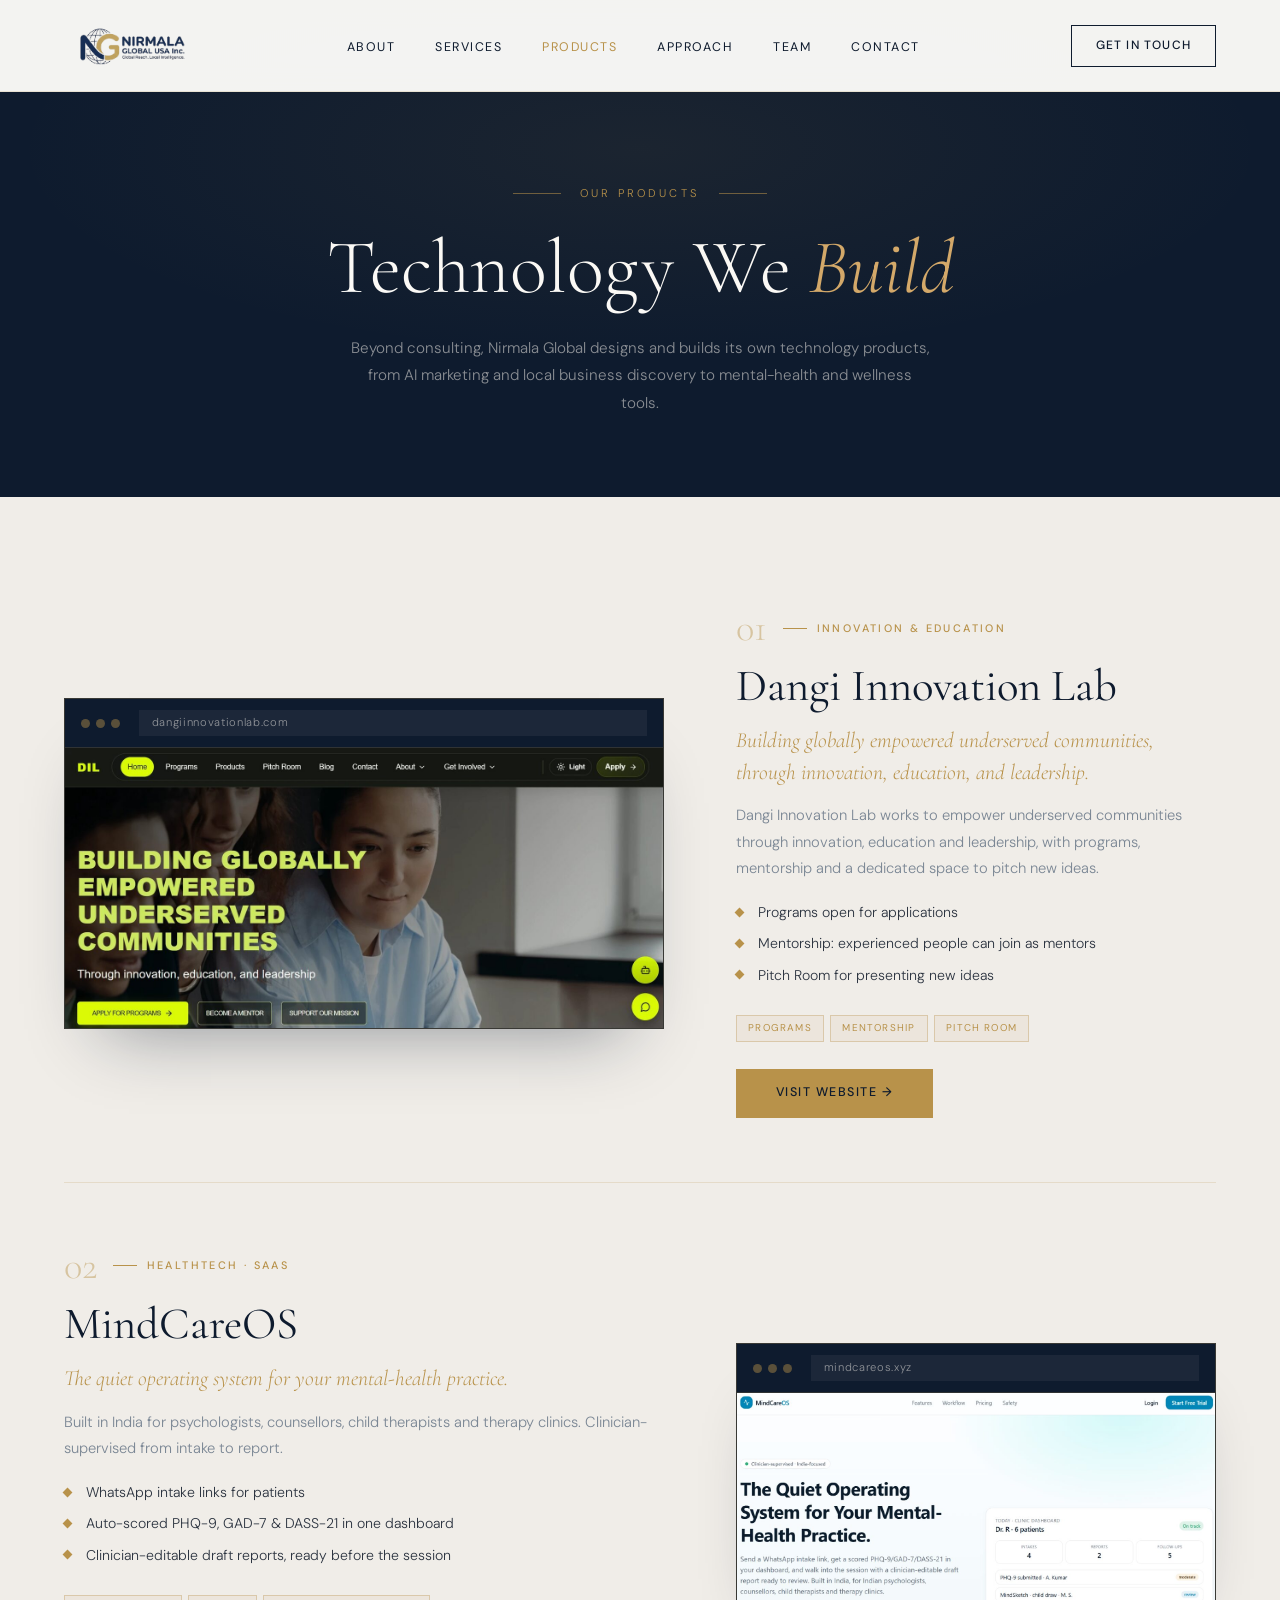
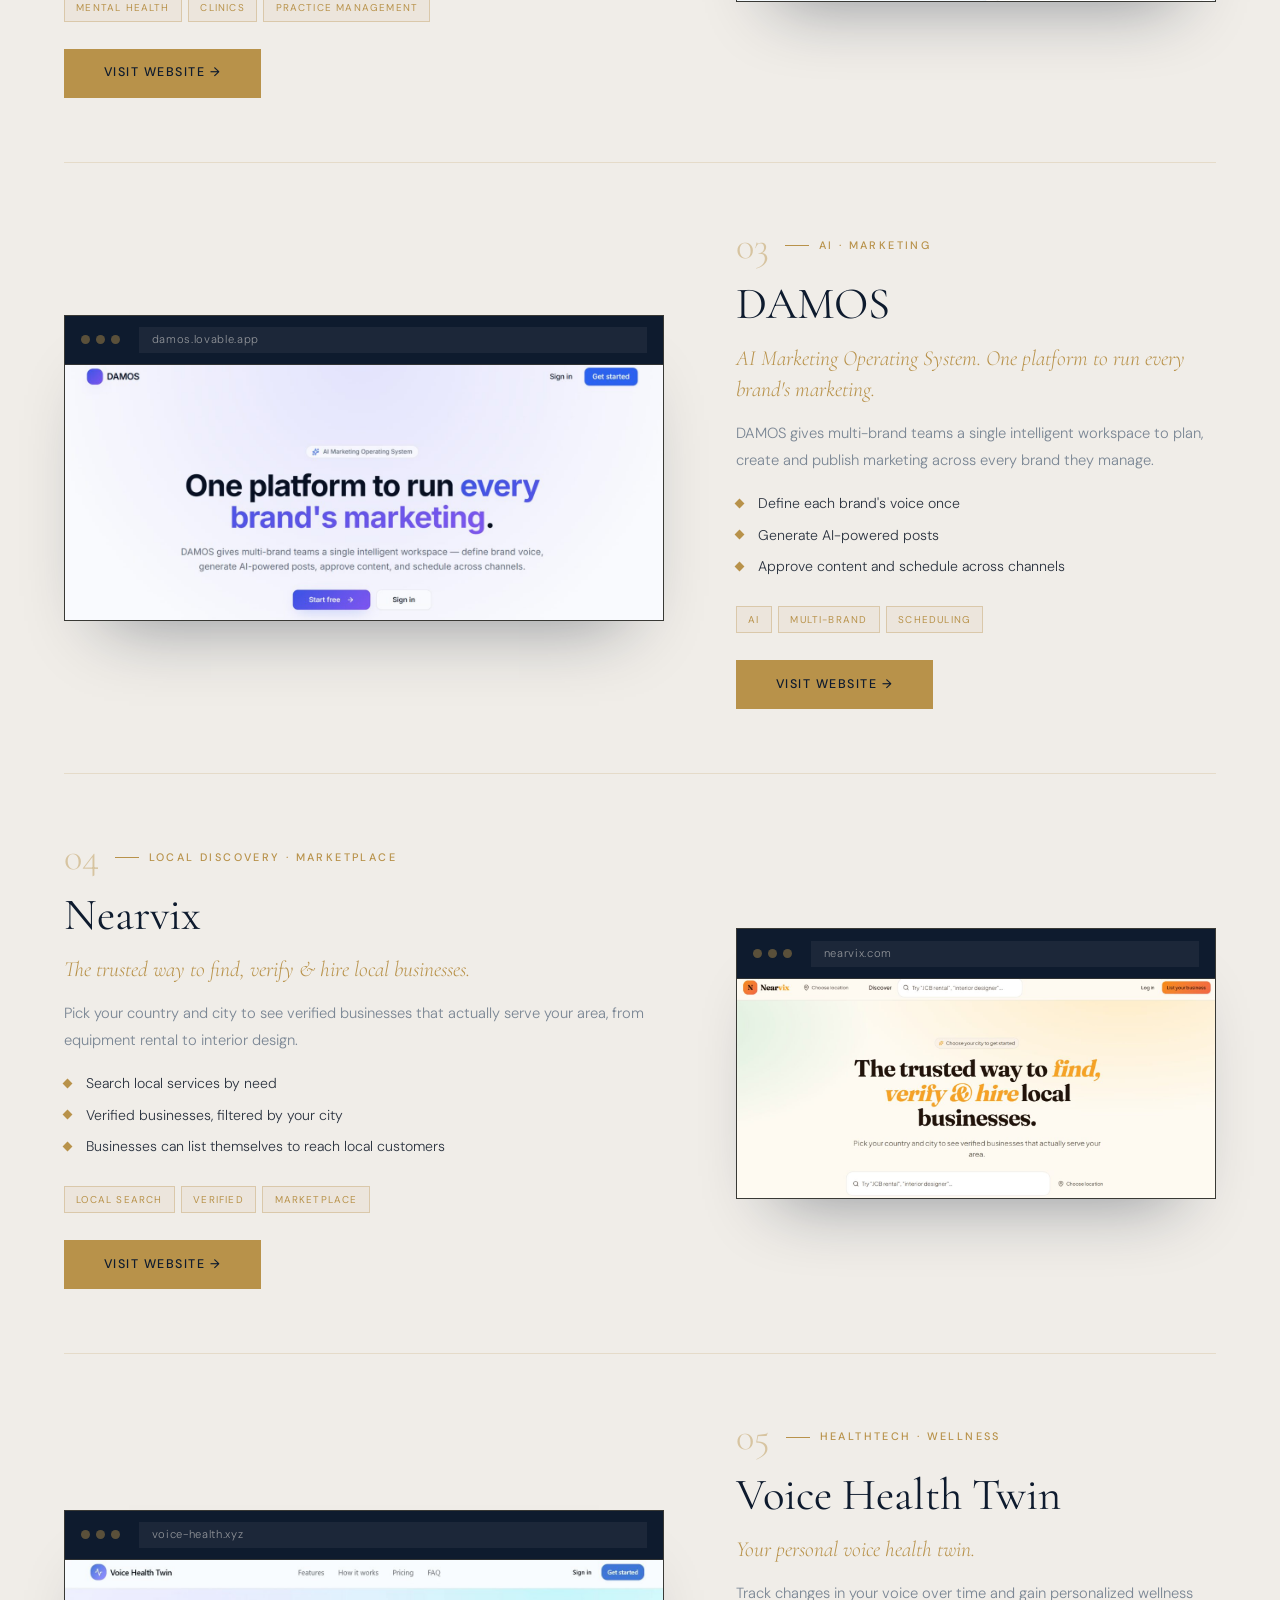
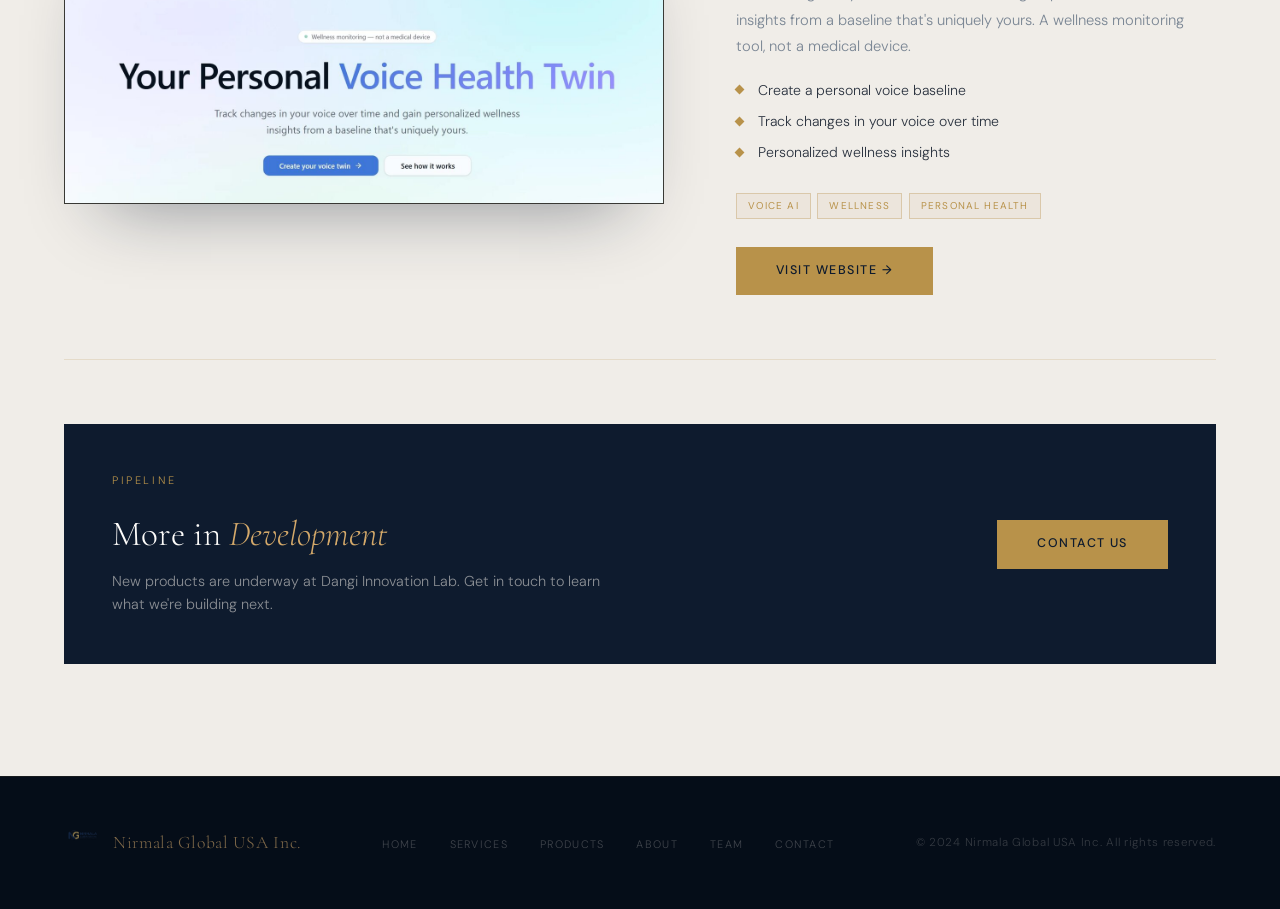
==== commit f409da4c: "Add Nearvix and Voice Health Twin products; link Rahul's LinkedIn - Products page: Nearvix (nearvix." ====
--- a/products.html
+++ b/products.html
@@ -16,7 +16,7 @@
   <a href="index.html" class="nav-logo">
     <img src="assets/nirmala-transparent.png" alt="Nirmala Global USA Inc.">
   </a>
-  <ul class="nav-links">
+  <ul class="nav-links" id="nav-menu">
     <li><a href="index.html#about">About</a></li>
     <li><a href="index.html#services">Services</a></li>
     <li><a href="products.html" class="active">Products</a></li>
@@ -25,6 +25,9 @@
     <li><a href="index.html#contact">Contact</a></li>
   </ul>
   <a href="index.html#contact" class="nav-cta">Get in Touch</a>
+  <button class="nav-toggle" type="button" aria-controls="nav-menu" aria-expanded="false" aria-label="Open menu">
+    <span></span><span></span><span></span>
+  </button>
 </nav>
 
 <!-- PAGE HEADER -->
@@ -33,7 +36,8 @@
   <h1>Technology We <em>Build</em></h1>
   <p class="page-header-desc">
     Beyond consulting, Nirmala Global designs and builds its own technology
-    products, from AI marketing to mental-health care to community innovation.
+    products, from AI marketing and local business discovery to mental-health
+    and wellness tools.
   </p>
 </section>
 
@@ -54,7 +58,7 @@
         <span></span><span></span><span></span>
         <div class="product-frame-url">dangiinnovationlab.com</div>
       </div>
-      <img src="assets/products/dangi-innovation-lab.jpg" alt="Dangi Innovation Lab website" loading="lazy">
+      <img src="assets/products/dangi-innovation-lab.jpg" width="1400" height="654" alt="Dangi Innovation Lab website" loading="lazy">
     </a>
     <div class="product-body">
       <div class="product-meta">
@@ -84,7 +88,7 @@
         <span></span><span></span><span></span>
         <div class="product-frame-url">mindcareos.xyz</div>
       </div>
-      <img src="assets/products/mindcareos.jpg" alt="MindCareOS website" loading="lazy">
+      <img src="assets/products/mindcareos.jpg" width="1400" height="607" alt="MindCareOS website" loading="lazy">
     </a>
     <div class="product-body">
       <div class="product-meta">
@@ -114,7 +118,7 @@
         <span></span><span></span><span></span>
         <div class="product-frame-url">damos.lovable.app</div>
       </div>
-      <img src="assets/products/damos.jpg" alt="DAMOS website" loading="lazy">
+      <img src="assets/products/damos.jpg" width="1400" height="598" alt="DAMOS website" loading="lazy">
     </a>
     <div class="product-body">
       <div class="product-meta">
@@ -135,6 +139,66 @@
         <span class="service-tag">Scheduling</span>
       </div>
       <a href="https://damos.lovable.app" class="btn-primary product-cta" target="_blank" rel="noopener">Visit Website →</a>
+    </div>
+  </article>
+
+  <article class="product-row">
+    <a class="product-frame" href="https://nearvix.com" target="_blank" rel="noopener">
+      <div class="product-frame-bar">
+        <span></span><span></span><span></span>
+        <div class="product-frame-url">nearvix.com</div>
+      </div>
+      <img src="assets/products/nearvix.jpg" width="1400" height="641" alt="Nearvix website" loading="lazy">
+    </a>
+    <div class="product-body">
+      <div class="product-meta">
+        <span class="product-num">04</span>
+        <span class="product-category">Local Discovery · Marketplace</span>
+      </div>
+      <h2 class="product-name">Nearvix</h2>
+      <p class="product-tagline">The trusted way to find, verify &amp; hire local businesses.</p>
+      <p class="product-desc">Pick your country and city to see verified businesses that actually serve your area, from equipment rental to interior design.</p>
+      <ul class="product-features">
+        <li>Search local services by need</li>
+        <li>Verified businesses, filtered by your city</li>
+        <li>Businesses can list themselves to reach local customers</li>
+      </ul>
+      <div class="service-tags">
+        <span class="service-tag">Local Search</span>
+        <span class="service-tag">Verified</span>
+        <span class="service-tag">Marketplace</span>
+      </div>
+      <a href="https://nearvix.com" class="btn-primary product-cta" target="_blank" rel="noopener">Visit Website →</a>
+    </div>
+  </article>
+
+  <article class="product-row">
+    <a class="product-frame" href="https://voice-health.xyz" target="_blank" rel="noopener">
+      <div class="product-frame-bar">
+        <span></span><span></span><span></span>
+        <div class="product-frame-url">voice-health.xyz</div>
+      </div>
+      <img src="assets/products/voice-health-twin.jpg" width="1400" height="568" alt="Voice Health Twin website" loading="lazy">
+    </a>
+    <div class="product-body">
+      <div class="product-meta">
+        <span class="product-num">05</span>
+        <span class="product-category">HealthTech · Wellness</span>
+      </div>
+      <h2 class="product-name">Voice Health Twin</h2>
+      <p class="product-tagline">Your personal voice health twin.</p>
+      <p class="product-desc">Track changes in your voice over time and gain personalized wellness insights from a baseline that's uniquely yours. A wellness monitoring tool, not a medical device.</p>
+      <ul class="product-features">
+        <li>Create a personal voice baseline</li>
+        <li>Track changes in your voice over time</li>
+        <li>Personalized wellness insights</li>
+      </ul>
+      <div class="service-tags">
+        <span class="service-tag">Voice AI</span>
+        <span class="service-tag">Wellness</span>
+        <span class="service-tag">Personal Health</span>
+      </div>
+      <a href="https://voice-health.xyz" class="btn-primary product-cta" target="_blank" rel="noopener">Visit Website →</a>
     </div>
   </article>
 
@@ -168,5 +232,6 @@
   <div class="footer-copy">© 2024 Nirmala Global USA Inc. All rights reserved.</div>
 </footer>
 
+<script src="js/main.js"></script>
 </body>
 </html>
--- a/css/styles.css
+++ b/css/styles.css
@@ -64,6 +64,26 @@
   transition: background 0.2s, color 0.2s, border-color 0.2s;
 }
 .nav-cta:hover { background: var(--navy); color: var(--gold-light); border-color: var(--navy); }
+
+/* Hamburger (shown on small screens only) */
+.nav-toggle {
+  display: none;
+  width: 44px; height: 44px;
+  flex-direction: column; align-items: center; justify-content: center; gap: 5px;
+  background: transparent;
+  border: 1px solid var(--navy);
+  cursor: pointer;
+}
+.nav-toggle span {
+  display: block; width: 18px; height: 1.5px;
+  background: var(--navy);
+  transition: transform 0.3s, opacity 0.2s;
+}
+.nav-open .nav-toggle span:nth-child(1) { transform: translateY(6.5px) rotate(45deg); }
+.nav-open .nav-toggle span:nth-child(2) { opacity: 0; }
+.nav-open .nav-toggle span:nth-child(3) { transform: translateY(-6.5px) rotate(-45deg); }
+.nav-toggle:focus-visible,
+.nav-links a:focus-visible { outline: 2px solid var(--gold); outline-offset: 3px; }
 
 /* ─── HERO ─── */
 .hero {
@@ -1046,7 +1066,26 @@
   .service-card:nth-child(1) .service-name { font-size: 2rem; }
   .approach { grid-template-columns: 1fr; }
   .contact { grid-template-columns: 1fr; }
-  .nav-links { display: none; }
+  nav { gap: 0.75rem; }
+  .nav-cta { margin-left: auto; }
+  .nav-toggle { display: flex; }
+  .nav-links {
+    position: absolute; top: 100%; left: 0; right: 0;
+    flex-direction: column; gap: 0;
+    padding: 0.5rem 5vw 1.5rem;
+    background: var(--white);
+    border-bottom: 1px solid rgba(184,146,74,0.25);
+    box-shadow: 0 24px 40px -24px rgba(14,27,46,0.35);
+    opacity: 0; visibility: hidden;
+    transform: translateY(-8px);
+    transition: opacity 0.25s, transform 0.25s, visibility 0.25s;
+  }
+  .nav-open .nav-links {
+    opacity: 1; visibility: visible; transform: translateY(0);
+  }
+  .nav-links li { border-bottom: 1px solid var(--border); }
+  .nav-links li:last-child { border-bottom: none; }
+  .nav-links a { display: block; padding: 1rem 0; font-size: 0.85rem; }
   .form-row { grid-template-columns: 1fr; }
   .hero-stats { display: none; }
   .food-inner { grid-template-columns: 1fr; }
@@ -1058,6 +1097,9 @@
   .page-header { padding-top: 9rem; }
 }
 @media (max-width: 600px) {
+  .nav-cta { display: none; }
+  .nav-toggle { margin-left: auto; }
+  .nav-logo img { height: 60px; }
   .services-grid { grid-template-columns: 1fr; }
   .service-card:nth-child(n) { grid-column: span 1; }
   .approach-pillars { grid-template-columns: 1fr; }
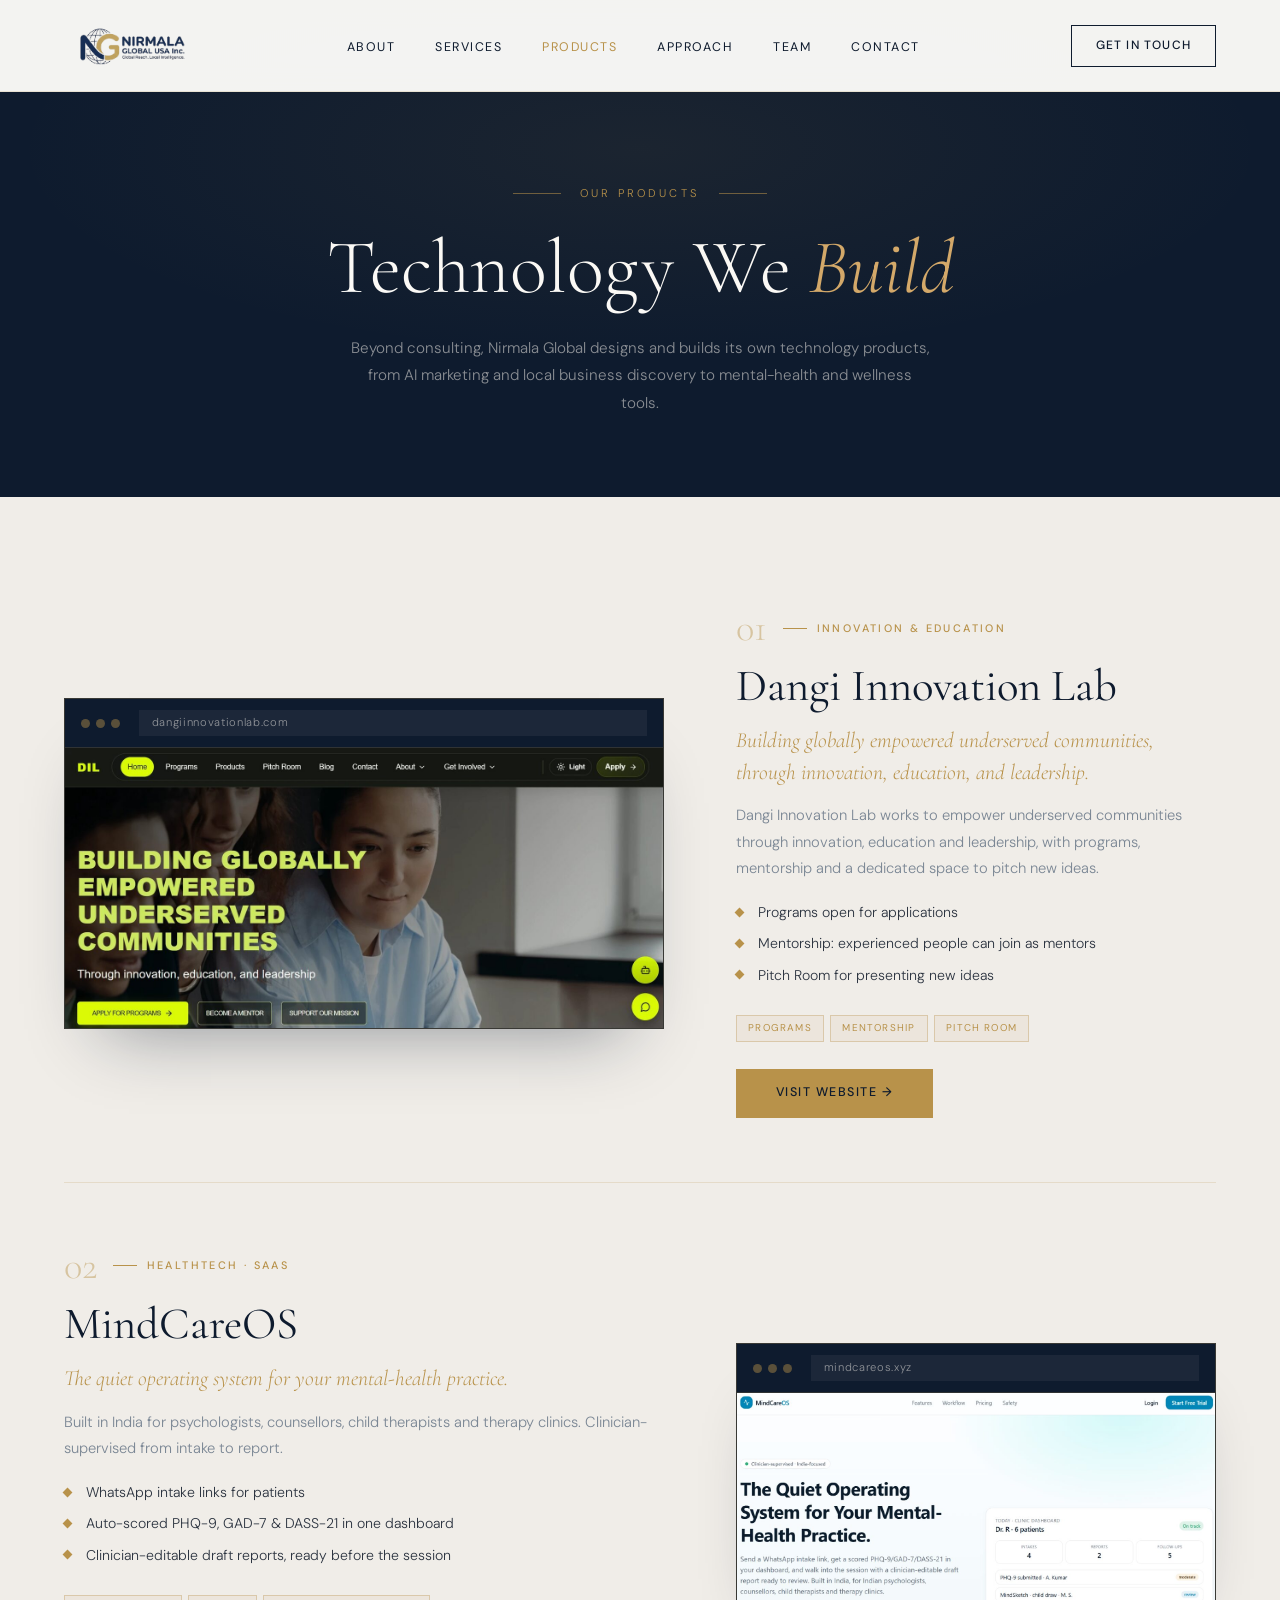
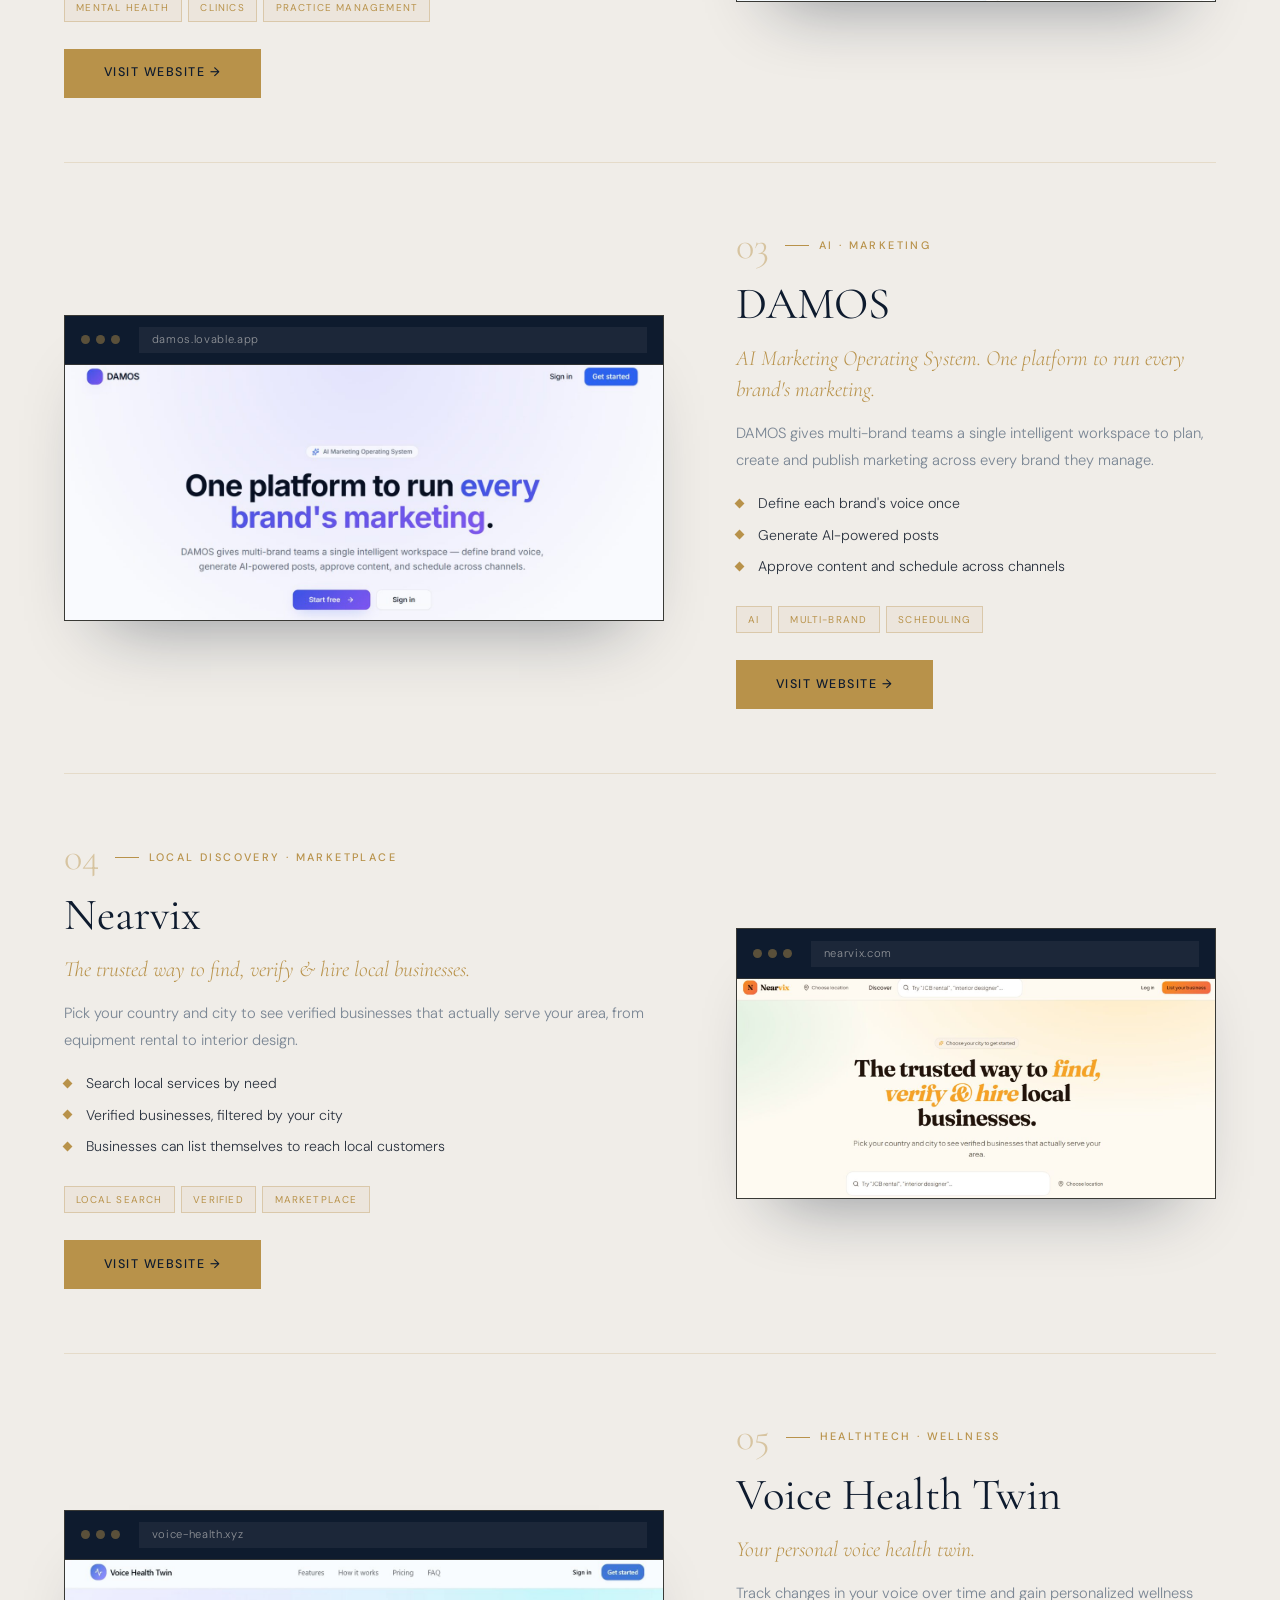
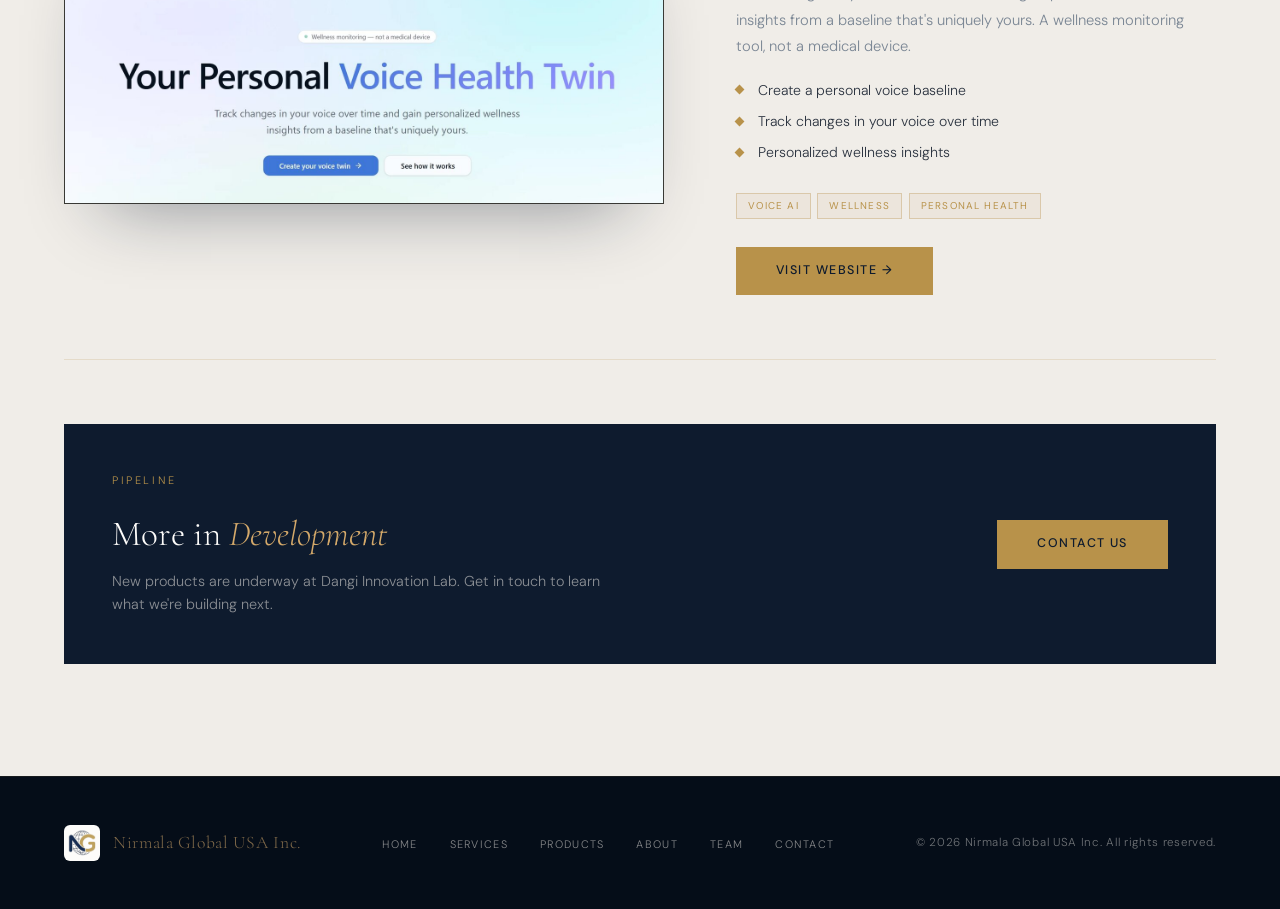
==== commit af6a2252: "Working contact form, SEO/social tags, favicon and cleanup - Contact form opens the visitor's email " ====
--- a/products.html
+++ b/products.html
@@ -4,7 +4,18 @@
 <meta charset="UTF-8">
 <meta name="viewport" content="width=device-width, initial-scale=1.0">
 <title>Products — Nirmala Global USA Inc.</title>
-<meta name="description" content="Technology products built in-house by Nirmala Global USA Inc. and Dangi Innovation Lab.">
+<meta name="description" content="Technology products built by Nirmala Global USA Inc.: Dangi Innovation Lab, MindCareOS, DAMOS, Nearvix and Voice Health Twin.">
+<link rel="canonical" href="https://www.nirmalaglobalusa.com/products.html">
+<link rel="icon" type="image/png" sizes="32x32" href="assets/icons/favicon-32.png">
+<link rel="apple-touch-icon" href="assets/icons/apple-touch-icon.png">
+<meta name="theme-color" content="#0E1B2E">
+<meta property="og:type" content="website">
+<meta property="og:site_name" content="Nirmala Global USA Inc.">
+<meta property="og:title" content="Products — Nirmala Global USA Inc.">
+<meta property="og:description" content="Technology products built by Nirmala Global USA Inc.: Dangi Innovation Lab, MindCareOS, DAMOS, Nearvix and Voice Health Twin.">
+<meta property="og:url" content="https://www.nirmalaglobalusa.com/products.html">
+<meta property="og:image" content="https://www.nirmalaglobalusa.com/assets/og-image.jpg">
+<meta name="twitter:card" content="summary_large_image">
 <link rel="preconnect" href="https://fonts.googleapis.com">
 <link href="https://fonts.googleapis.com/css2?family=Cormorant+Garamond:ital,wght@0,300;0,400;0,600;1,300&family=DM+Sans:wght@300;400;500&display=swap" rel="stylesheet">
 <link rel="stylesheet" href="css/styles.css">
@@ -215,10 +226,8 @@
 
 <!-- FOOTER -->
 <footer>
-  <div style="display:flex;align-items:center;gap:0.8rem;">
-    <div style="width:36px;height:36px;overflow:hidden;flex-shrink:0;opacity:0.75;">
-      <img src="assets/nirmala-transparent.png" alt="Nirmala Global USA Inc." style="width:100%;height:auto;display:block;object-fit:contain;object-position:top;">
-    </div>
+  <div class="footer-logo">
+    <img src="assets/icons/apple-touch-icon.png" alt="" width="36" height="36">
     <div class="footer-brand">Nirmala Global USA Inc.</div>
   </div>
   <ul class="footer-links">
@@ -229,7 +238,7 @@
     <li><a href="index.html#leadership">Team</a></li>
     <li><a href="index.html#contact">Contact</a></li>
   </ul>
-  <div class="footer-copy">© 2024 Nirmala Global USA Inc. All rights reserved.</div>
+  <div class="footer-copy">© <span class="js-year">2026</span> Nirmala Global USA Inc. All rights reserved.</div>
 </footer>
 
 <script src="js/main.js"></script>
--- a/css/styles.css
+++ b/css/styles.css
@@ -102,16 +102,6 @@
   pointer-events: none;
 }
 
-.hero-eyebrow {
-  font-size: 0.7rem; letter-spacing: 0.28em; text-transform: uppercase;
-  color: var(--gold);
-  margin-bottom: 1.8rem;
-  display: flex; align-items: center; gap: 1rem;
-}
-.hero-eyebrow::before, .hero-eyebrow::after {
-  content: ''; display: block; width: 2.5rem; height: 1px; background: var(--gold); opacity: 0.5;
-}
-
 .hero h1 {
   font-family: 'Cormorant Garamond', serif;
   font-size: clamp(3rem, 7vw, 6.5rem);
@@ -220,41 +210,6 @@
   display: grid; grid-template-columns: 1fr 1fr; gap: 5rem; align-items: center;
 }
 
-.about-visual {
-  position: relative; height: 420px;
-}
-
-.about-card {
-  position: absolute;
-  background: var(--navy);
-  padding: 2.5rem;
-}
-.about-card-main {
-  inset: 0 3rem 3rem 0;
-  display: flex; flex-direction: column; justify-content: flex-end;
-}
-.about-card-accent {
-  right: 0; bottom: 0; width: 55%; height: 45%;
-  background: var(--gold);
-  display: flex; align-items: center; justify-content: center;
-}
-.about-card-title {
-  font-family: 'Cormorant Garamond', serif;
-  font-size: 2rem; font-weight: 300;
-  color: var(--white); line-height: 1.2;
-}
-.about-card-sub {
-  font-size: 0.7rem; letter-spacing: 0.14em; text-transform: uppercase;
-  color: rgba(212,169,106,0.6); margin-top: 0.5rem;
-}
-.about-card-accent-text {
-  font-family: 'Cormorant Garamond', serif;
-  font-size: 1.1rem; font-style: italic;
-  color: var(--navy); text-align: center; padding: 1rem;
-  line-height: 1.4;
-}
-
-.about-content { }
 .about-features {
   margin-top: 2.5rem;
   display: flex; flex-direction: column; gap: 1.2rem;
@@ -530,6 +485,30 @@
 }
 
 /* ─── CONTACT ─── */
+.services-intro { max-width: 360px; }
+.approach-img { width: 100%; height: 200px; overflow: hidden; margin-bottom: 2rem; }
+.approach-img img { width: 100%; height: 100%; object-fit: cover; display: block; }
+
+.contact-details {
+  margin-top: 3rem;
+  display: flex; flex-direction: column; gap: 1.5rem;
+}
+.contact-detail-label {
+  font-size: 0.65rem; letter-spacing: 0.18em; text-transform: uppercase;
+  color: var(--gold); margin-bottom: 0.4rem;
+}
+.contact-detail-value {
+  font-size: 0.95rem; color: rgba(240,237,232,0.65);
+  text-decoration: none;
+}
+a.contact-detail-value:hover { color: var(--gold-light); }
+.form-submit { align-self: flex-start; }
+.form-group [aria-invalid="true"] { border-color: #D98A7A; }
+.form-status { font-size: 0.85rem; line-height: 1.6; min-height: 0; }
+.form-status:empty { display: none; }
+.form-status-ok { color: var(--gold-light); }
+.form-status-error { color: #E8A796; }
+
 .contact {
   background: var(--navy);
   display: grid; grid-template-columns: 1fr 1fr; gap: 6rem; align-items: center;
@@ -546,7 +525,7 @@
 }
 .form-group label {
   font-size: 0.68rem; letter-spacing: 0.14em; text-transform: uppercase;
-  color: rgba(240,237,232,0.4);
+  color: rgba(240,237,232,0.65);
 }
 .form-group input,
 .form-group select,
@@ -573,6 +552,9 @@
 .form-group select option { background: var(--navy); color: var(--white); }
 
 /* ─── FOOTER ─── */
+.footer-logo { display: flex; align-items: center; gap: 0.8rem; }
+.footer-logo img { width: 36px; height: 36px; display: block; border-radius: 6px; }
+
 footer {
   background: #050D18;
   padding: 3rem 5vw;
@@ -586,7 +568,7 @@
   letter-spacing: 0.04em;
 }
 .footer-copy {
-  font-size: 0.72rem; color: rgba(240,237,232,0.2);
+  font-size: 0.72rem; color: rgba(240,237,232,0.45);
   letter-spacing: 0.06em;
 }
 .footer-links {
@@ -594,7 +576,7 @@
 }
 .footer-links a {
   font-size: 0.68rem; letter-spacing: 0.12em; text-transform: uppercase;
-  color: rgba(240,237,232,0.25); text-decoration: none;
+  color: rgba(240,237,232,0.55); text-decoration: none;
   transition: color 0.2s;
 }
 .footer-links a:hover { color: var(--gold-light); }
@@ -1088,7 +1070,6 @@
   .nav-links a { display: block; padding: 1rem 0; font-size: 0.85rem; }
   .form-row { grid-template-columns: 1fr; }
   .hero-stats { display: none; }
-  .food-inner { grid-template-columns: 1fr; }
   .gallery-strip-inner { grid-template-columns: repeat(3, 1fr); }
   .team-grid { grid-template-columns: 1fr; }
   .team-grid-members { grid-template-columns: repeat(auto-fit, minmax(260px, 320px)); }
